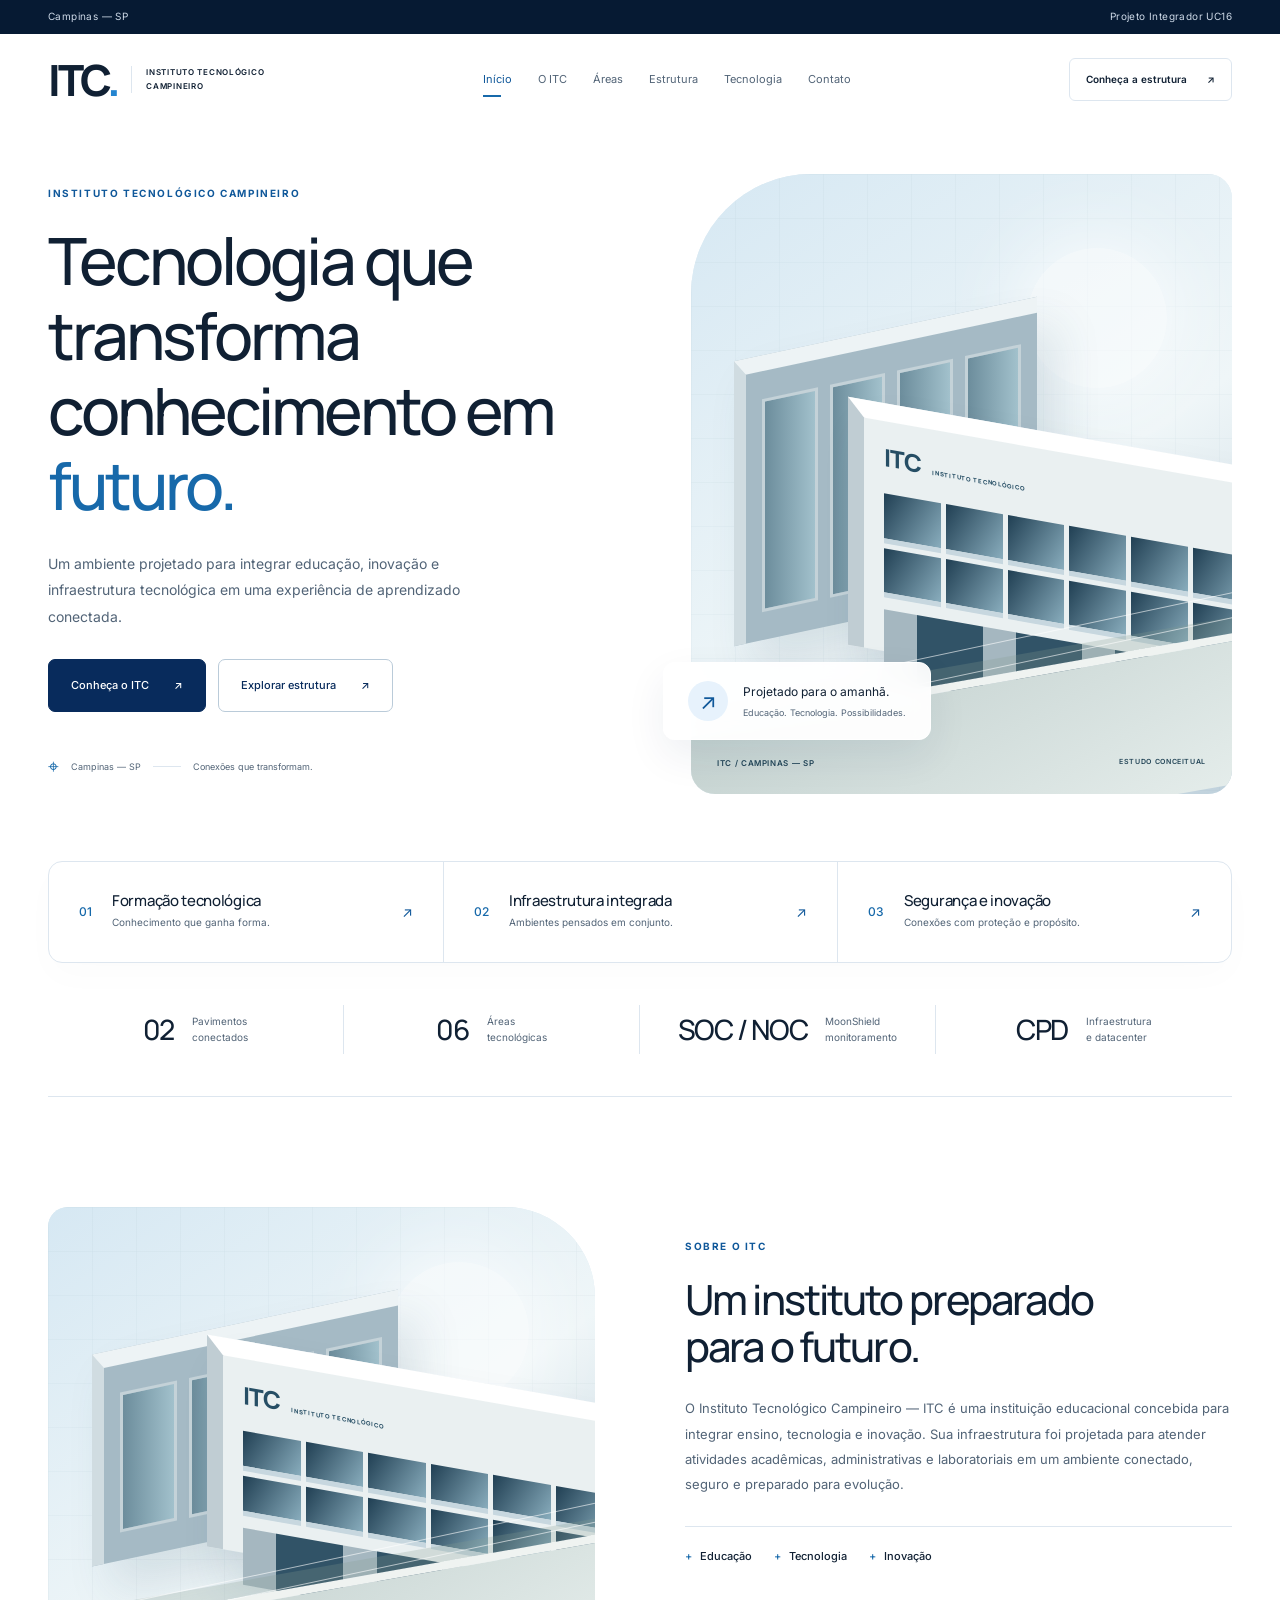
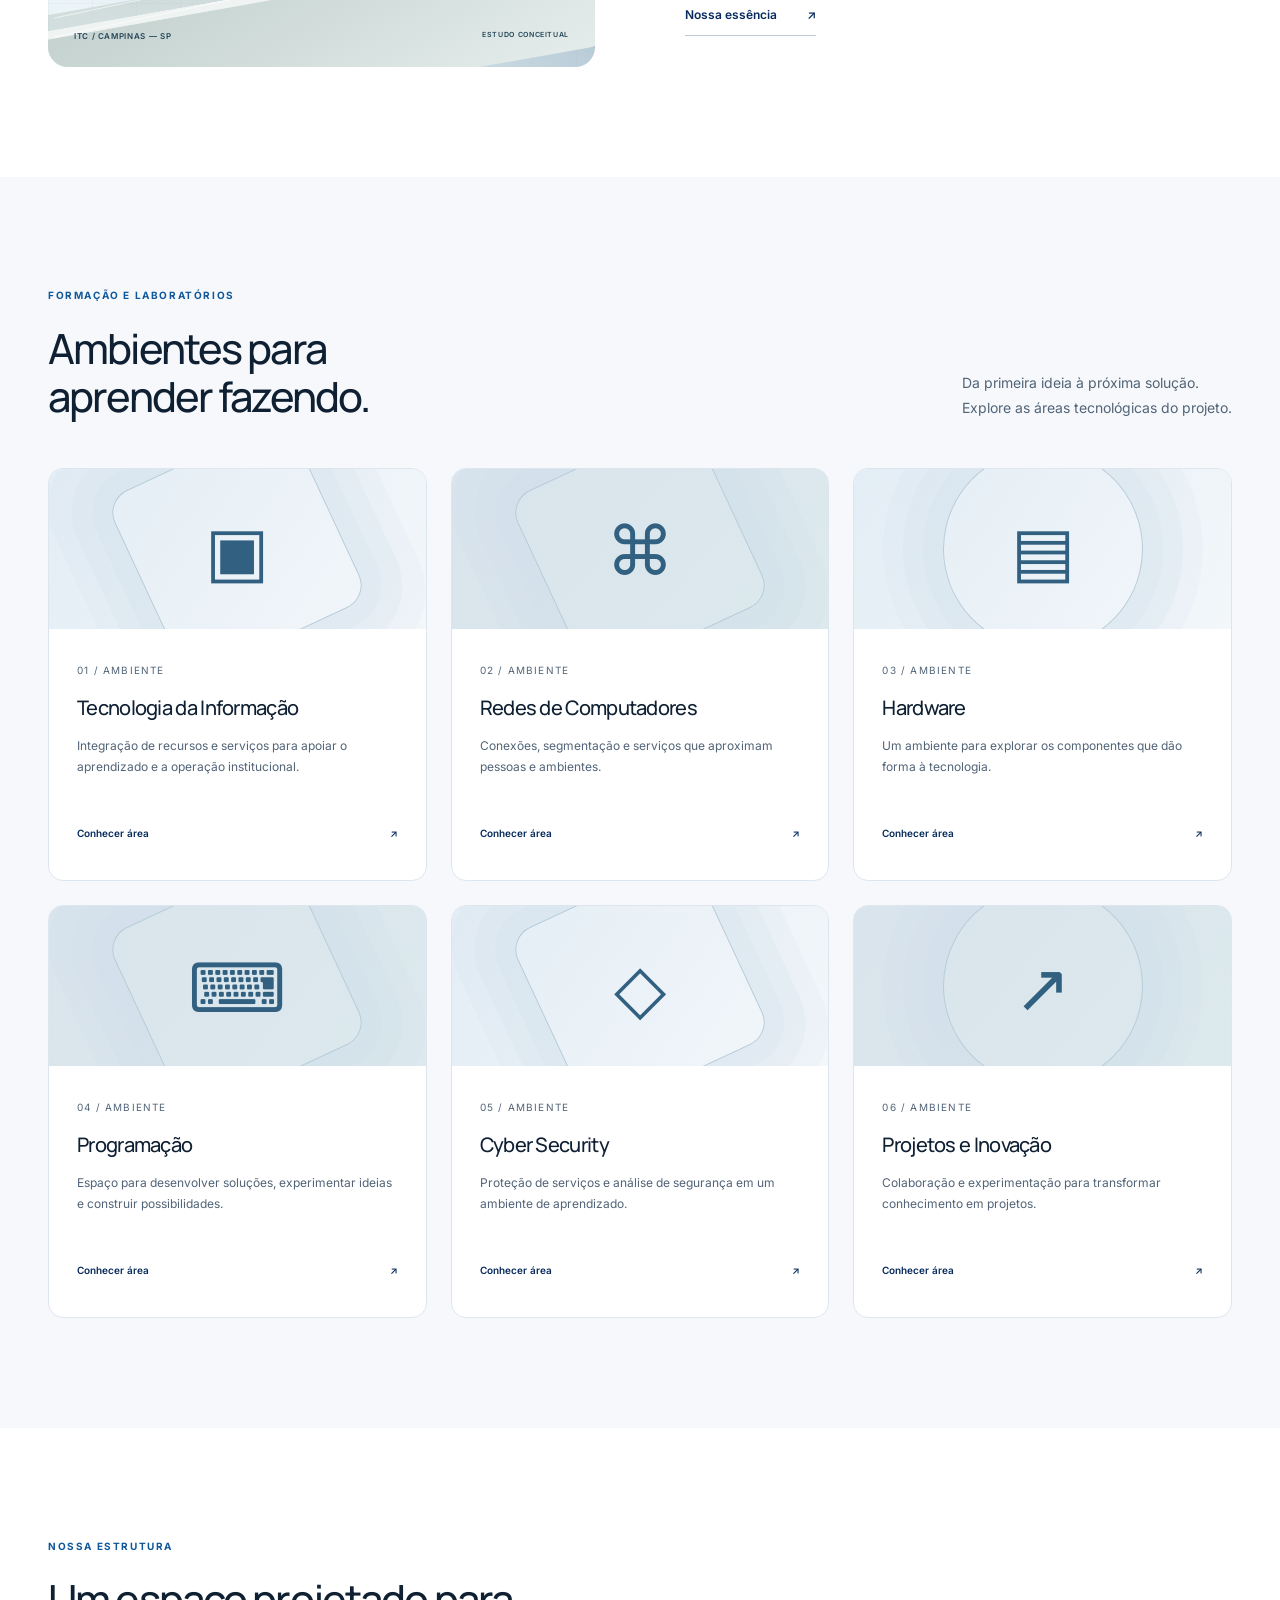
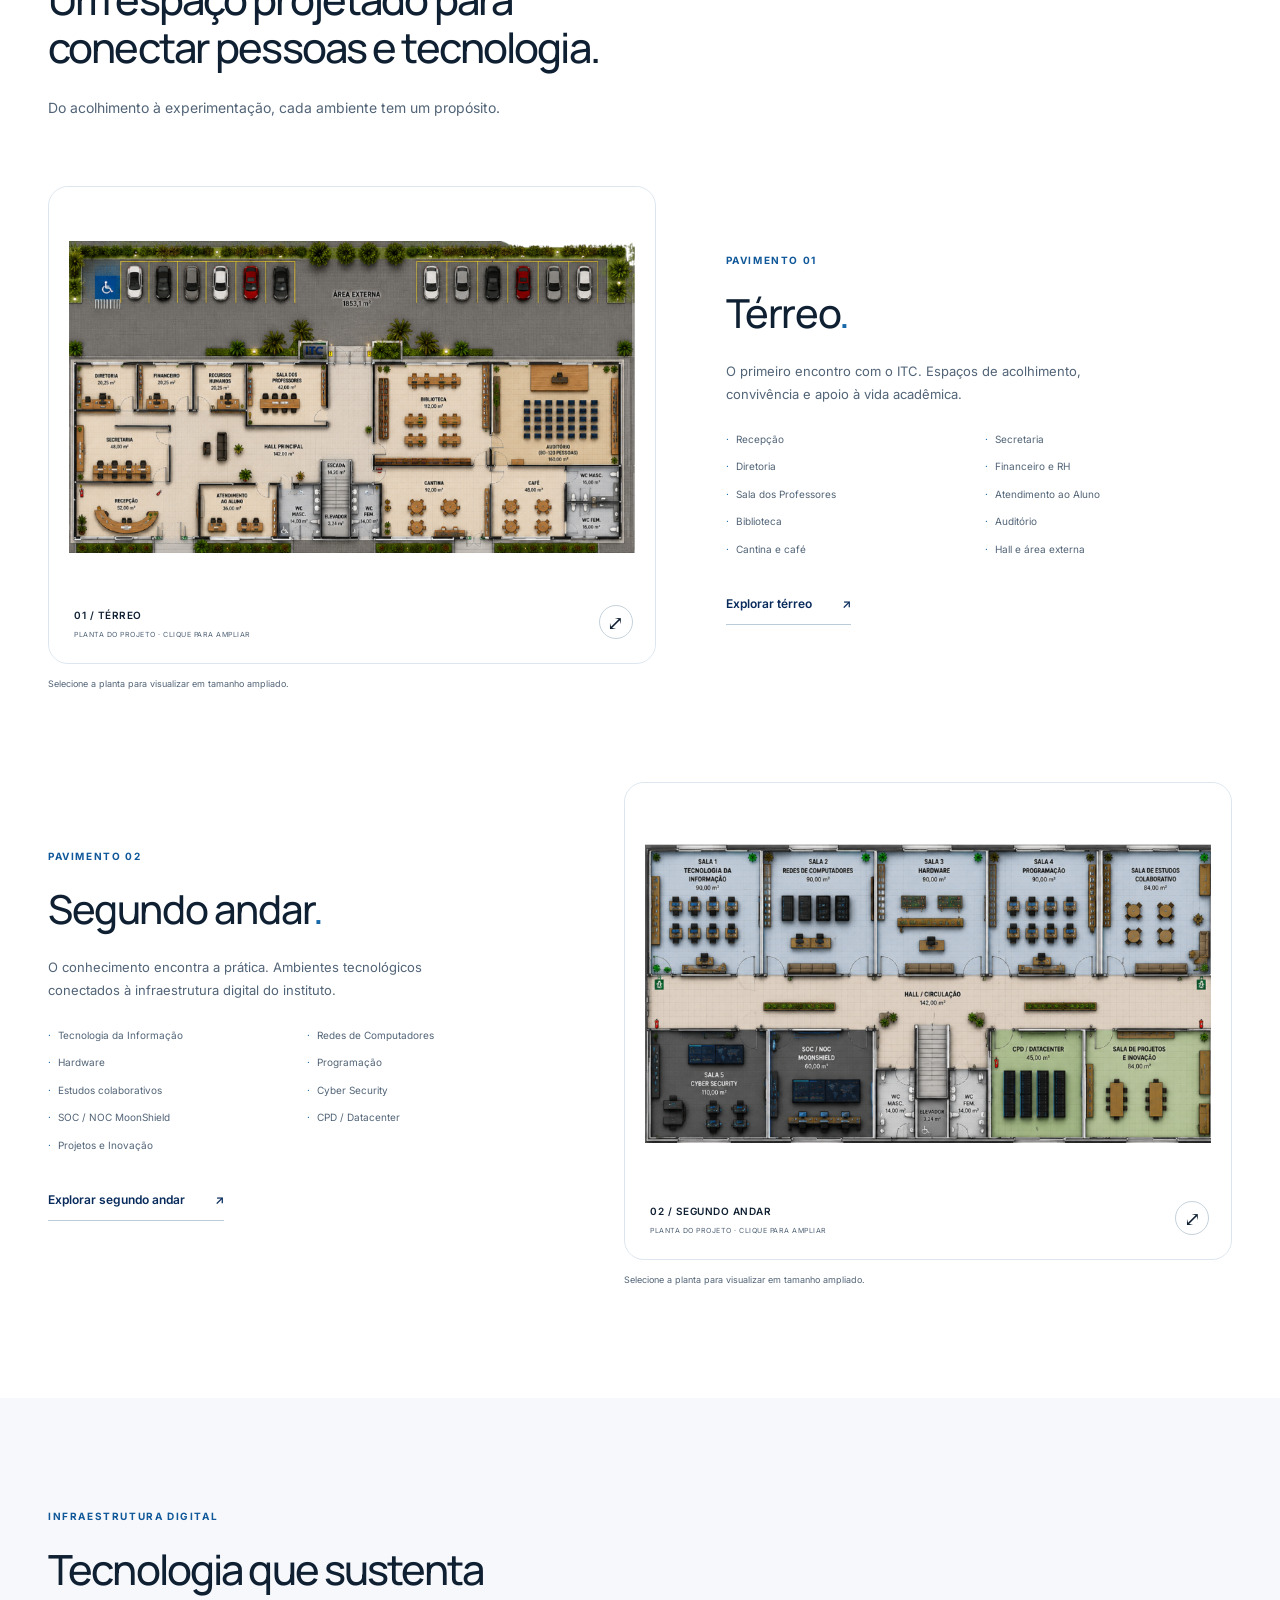
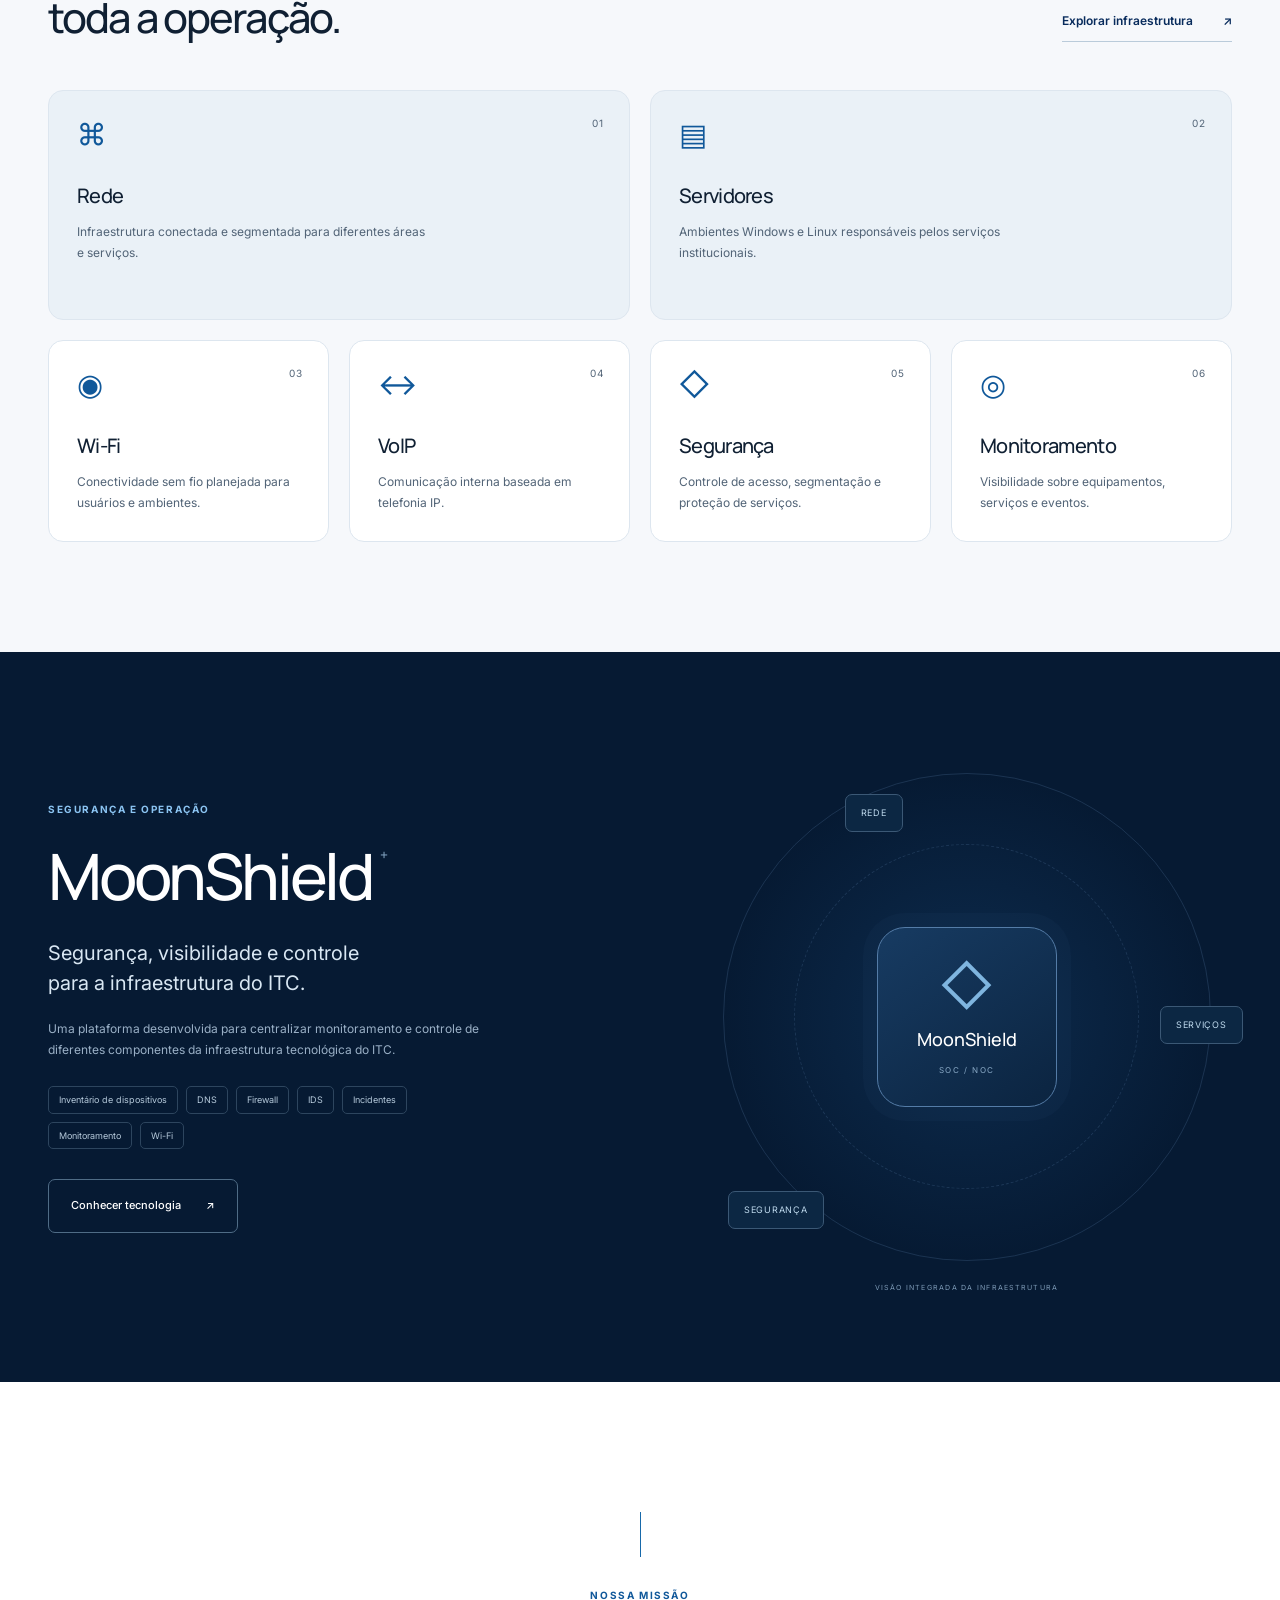
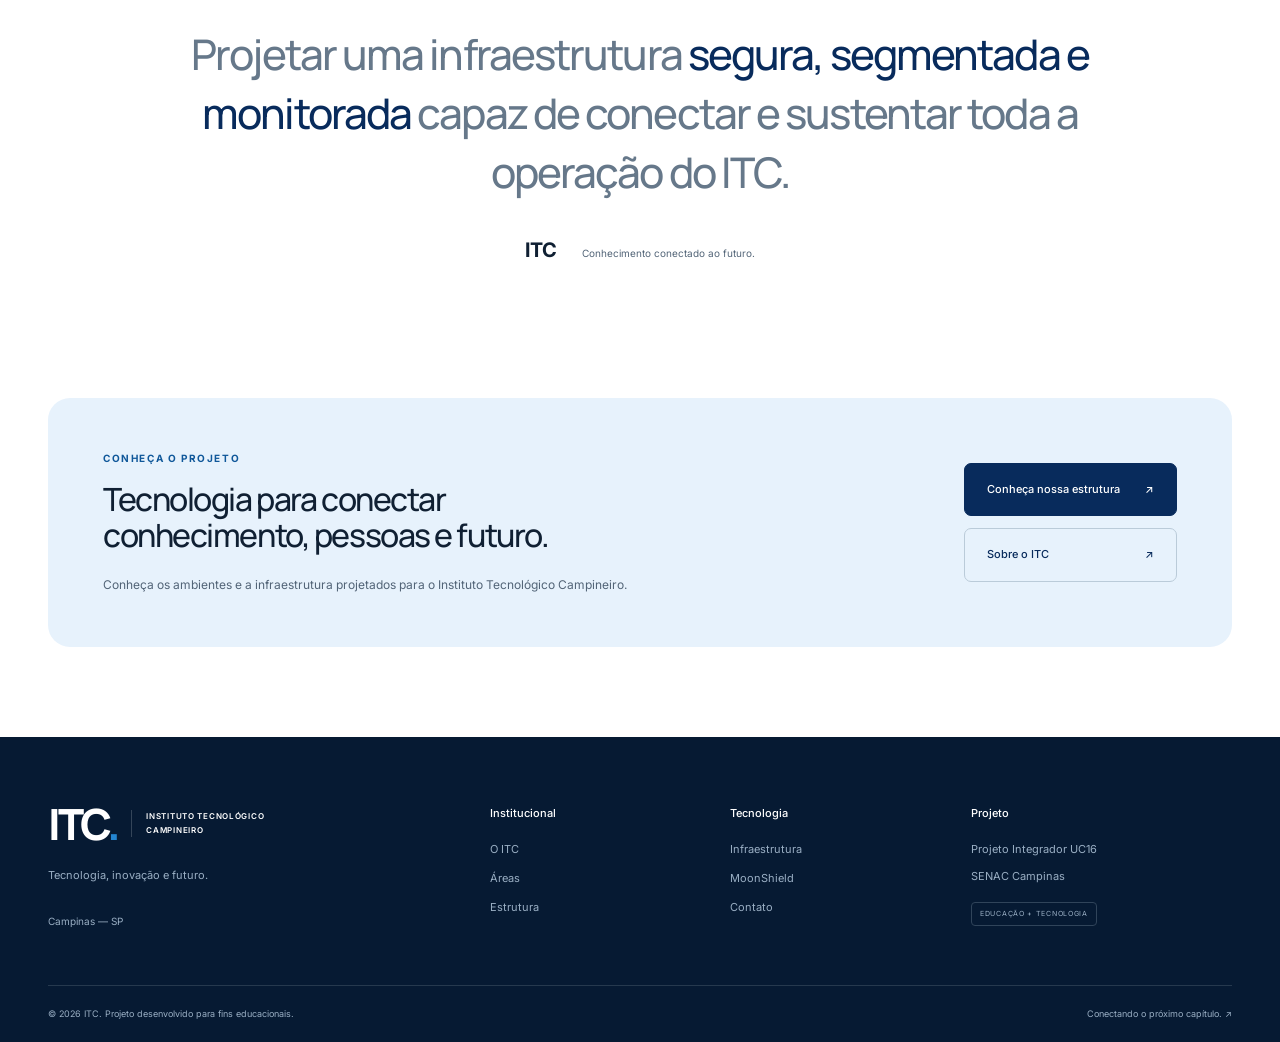
==== index.html @ f242e347 "feat: initial ITC institutional website" ====
<!DOCTYPE html>

<html lang="pt-BR">
<head>
<meta charset="UTF-8">
<meta name="viewport" content="width=device-width, initial-scale=1"><title>Tecnologia, inovação e futuro | ITC</title>
<meta name="description" content="Conheça o ITC: educação, inovação e infraestrutura tecnológica conectadas em Campinas — SP.">
<meta name="theme-color" content="#061A33">
<meta property="og:title" content="Tecnologia, inovação e futuro | Instituto Tecnológico Campineiro">
<meta property="og:description" content="Conheça o ITC: educação, inovação e infraestrutura tecnológica conectadas em Campinas — SP.">
<meta property="og:type" content="website">
<meta property="og:locale" content="pt_BR">
<link rel="icon" href="assets/icons/favicon.svg" type="image/svg+xml">
<link rel="preconnect" href="https://fonts.googleapis.com">
<link rel="preconnect" href="https://fonts.gstatic.com" crossorigin>
<link href="https://fonts.googleapis.com/css2?family=Inter:wght@400;500;600;700&family=Manrope:wght@400;500;600;700;800&display=swap" rel="stylesheet">
<link rel="stylesheet" href="assets/css/style.css">
<script src="assets/js/main.js" defer>
</script>
</head>
<body><a class="skip-link" href="#conteudo">Pular para o conteúdo</a>
<div class="utility">
<div class="container"><span>Campinas — SP</span><span>Projeto Integrador UC16</span>
</div>
</div>
<header class="site-header">
<div class="container header-inner"><a class="brand" href="index.html" aria-label="ITC — início"><span class="wordmark">ITC<span class="logo-dot">.</span></span><span class="brand-name">INSTITUTO TECNOLÓGICO<br>CAMPINEIRO</span></a><button class="menu-toggle" aria-expanded="false" aria-controls="main-nav" aria-label="Abrir menu"><span></span><span></span></button>
<nav id="main-nav" aria-label="Navegação principal"><a href="index.html" aria-current="page">Início</a><a href="sobre.html" >O ITC</a><a href="areas.html" >Áreas</a><a href="estrutura.html" >Estrutura</a><a href="tecnologia.html" >Tecnologia</a><a href="contato.html" >Contato</a>
</nav><a class="header-cta" href="estrutura.html">Conheça a estrutura <span aria-hidden="true">↗</span></a>
</div>
</header>
<main id="conteudo">
<section class="hero container">
<div class="hero-copy">
<p class="eyebrow">INSTITUTO TECNOLÓGICO CAMPINEIRO
</p>
<h1>Tecnologia que transforma conhecimento em <span class="blue">futuro.</span>
</h1>
<p>Um ambiente projetado para integrar educação, inovação e infraestrutura tecnológica em uma experiência de aprendizado conectada.
</p>
<div class="button-row"><a class="button " href="sobre.html">Conheça o ITC<span aria-hidden="true">↗</span></a><a class="button secondary" href="estrutura.html">Explorar estrutura<span aria-hidden="true">↗</span></a>
</div>
<div class="hero-location"><span aria-hidden="true">⌖</span> Campinas — SP <span class="hairline"></span> Conexões que transformam.
</div>
</div>
<div class="hero-composition"><!-- Adicione a imagem em assets/img/hero-campus.jpg -->

<div class="visual hero-visual" data-image="assets/img/hero-campus.jpg" data-alt="Representação do campus do ITC">
<div class="architecture" aria-hidden="true">
<div class="architecture-grid">
</div>
<div class="sun">
</div>
<div class="building building-back"><i></i><i></i><i></i><i></i>
</div>
<div class="building building-front">
<div class="building-sign">ITC <small>INSTITUTO TECNOLÓGICO</small>
</div>
<div class="windows"><i></i><i></i><i></i><i></i><i></i><i></i><i></i><i></i><i></i><i></i><i></i><i></i>
</div>
<div class="colonnade">
</div>
</div>
<div class="landscape">
</div>
<div class="arch-axis axis-one">
</div>
<div class="arch-axis axis-two">
</div>
</div><span class="visual-caption">ITC / CAMPINAS — SP <span>ESTUDO CONCEITUAL</span></span>
</div>
<div class="floating-note"><span class="note-icon" aria-hidden="true">↗</span>
<div>Projetado para o amanhã.<small>Educação. Tecnologia. Possibilidades.</small>
</div>
</div>
</div>
</section>
<section class="container highlight-cards" aria-label="Pilares do ITC"><a href="areas.html"><span class="feature-number">01</span>
<div>
<h2>Formação tecnológica
</h2>
<p>Conhecimento que ganha forma.
</p>
</div><span class="feature-arrow" aria-hidden="true">↗</span></a><a href="estrutura.html"><span class="feature-number">02</span>
<div>
<h2>Infraestrutura integrada
</h2>
<p>Ambientes pensados em conjunto.
</p>
</div><span class="feature-arrow" aria-hidden="true">↗</span></a><a href="tecnologia.html"><span class="feature-number">03</span>
<div>
<h2>Segurança e inovação
</h2>
<p>Conexões com proteção e propósito.
</p>
</div><span class="feature-arrow" aria-hidden="true">↗</span></a>
</section>
<div class="container facts">
<div><strong>02</strong><span>Pavimentos<br>conectados</span>
</div>
<div><strong>06</strong><span>Áreas<br>tecnológicas</span>
</div>
<div><strong>SOC / NOC</strong><span>MoonShield<br>monitoramento</span>
</div>
<div><strong>CPD</strong><span>Infraestrutura<br>e datacenter</span>
</div>
</div>
<section class="section container about-grid"><!-- Adicione a imagem em assets/img/campus-about.jpg -->

<div class="visual about-visual" data-image="assets/img/campus-about.jpg" data-alt="Representação do campus do ITC">
<div class="architecture" aria-hidden="true">
<div class="architecture-grid">
</div>
<div class="sun">
</div>
<div class="building building-back"><i></i><i></i><i></i><i></i>
</div>
<div class="building building-front">
<div class="building-sign">ITC <small>INSTITUTO TECNOLÓGICO</small>
</div>
<div class="windows"><i></i><i></i><i></i><i></i><i></i><i></i><i></i><i></i><i></i><i></i><i></i><i></i>
</div>
<div class="colonnade">
</div>
</div>
<div class="landscape">
</div>
<div class="arch-axis axis-one">
</div>
<div class="arch-axis axis-two">
</div>
</div><span class="visual-caption">ITC / CAMPINAS — SP <span>ESTUDO CONCEITUAL</span></span>
</div>
<div>
<div class="section-heading">
<p class="eyebrow">SOBRE O ITC
</p>
<h2>Um instituto preparado<br>para o futuro.
</h2>
</div>
<p>O Instituto Tecnológico Campineiro — ITC é uma instituição educacional concebida para integrar ensino, tecnologia e inovação. Sua infraestrutura foi projetada para atender atividades acadêmicas, administrativas e laboratoriais em um ambiente conectado, seguro e preparado para evolução.
</p>
<div class="pillars"><span>Educação</span><span>Tecnologia</span><span>Inovação</span>
</div><a class="text-link" href="sobre.html">Nossa essência <span aria-hidden="true">↗</span></a>
</div>
</section>
<section class="section soft-section">
<div class="container">
<div class="heading-row">
<div class="section-heading">
<p class="eyebrow">FORMAÇÃO E LABORATÓRIOS
</p>
<h2>Ambientes para<br>aprender fazendo.
</h2>
</div>
<p>Da primeira ideia à próxima solução.<br>Explore as áreas tecnológicas do projeto.
</p>
</div>
<div class="area-grid">
<article class="area-card" id="ti">
<div class="area-art" data-image="assets/img/lab-ti.jpg" data-alt="Ambiente de Tecnologia da Informação"><span aria-hidden="true">▣</span>
<div class="art-lines">
</div>
</div>
<div class="area-body"><span class="index">01 / AMBIENTE</span>
<h3>Tecnologia da Informação
</h3>
<p>Integração de recursos e serviços para apoiar o aprendizado e a operação institucional.
</p><a class="text-link" href="areas.html#ti">Conhecer área <span aria-hidden="true">↗</span></a>
</div>
</article>
<article class="area-card" id="redes">
<div class="area-art" data-image="assets/img/lab-redes.jpg" data-alt="Ambiente de Redes de Computadores"><span aria-hidden="true">⌘</span>
<div class="art-lines">
</div>
</div>
<div class="area-body"><span class="index">02 / AMBIENTE</span>
<h3>Redes de Computadores
</h3>
<p>Conexões, segmentação e serviços que aproximam pessoas e ambientes.
</p><a class="text-link" href="areas.html#redes">Conhecer área <span aria-hidden="true">↗</span></a>
</div>
</article>
<article class="area-card" id="hardware">
<div class="area-art" data-image="assets/img/lab-hardware.jpg" data-alt="Ambiente de Hardware"><span aria-hidden="true">▤</span>
<div class="art-lines">
</div>
</div>
<div class="area-body"><span class="index">03 / AMBIENTE</span>
<h3>Hardware
</h3>
<p>Um ambiente para explorar os componentes que dão forma à tecnologia.
</p><a class="text-link" href="areas.html#hardware">Conhecer área <span aria-hidden="true">↗</span></a>
</div>
</article>
<article class="area-card" id="programacao">
<div class="area-art" data-image="assets/img/lab-programacao.jpg" data-alt="Ambiente de Programação"><span aria-hidden="true">⌨</span>
<div class="art-lines">
</div>
</div>
<div class="area-body"><span class="index">04 / AMBIENTE</span>
<h3>Programação
</h3>
<p>Espaço para desenvolver soluções, experimentar ideias e construir possibilidades.
</p><a class="text-link" href="areas.html#programacao">Conhecer área <span aria-hidden="true">↗</span></a>
</div>
</article>
<article class="area-card" id="cyber">
<div class="area-art" data-image="assets/img/lab-cyber.jpg" data-alt="Ambiente de Cyber Security"><span aria-hidden="true">◇</span>
<div class="art-lines">
</div>
</div>
<div class="area-body"><span class="index">05 / AMBIENTE</span>
<h3>Cyber Security
</h3>
<p>Proteção de serviços e análise de segurança em um ambiente de aprendizado.
</p><a class="text-link" href="areas.html#cyber">Conhecer área <span aria-hidden="true">↗</span></a>
</div>
</article>
<article class="area-card" id="projetos">
<div class="area-art" data-image="assets/img/projetos.jpg" data-alt="Ambiente de Projetos e Inovação"><span aria-hidden="true">↗</span>
<div class="art-lines">
</div>
</div>
<div class="area-body"><span class="index">06 / AMBIENTE</span>
<h3>Projetos e Inovação
</h3>
<p>Colaboração e experimentação para transformar conhecimento em projetos.
</p><a class="text-link" href="areas.html#projetos">Conhecer área <span aria-hidden="true">↗</span></a>
</div>
</article>
</div>
</div>
</section>
<section class="section container">
<div class="section-heading">
<p class="eyebrow">NOSSA ESTRUTURA
</p>
<h2>Um espaço projetado para<br>conectar pessoas e tecnologia.
</h2>
<p>Do acolhimento à experimentação, cada ambiente tem um propósito.
</p>
</div>
<article class="floor-block " id="terreo">
<div class="plan-wrap"><!-- Adicione assets/img/planta-terreo.png ou .jpg --> <button class="plan-visual" type="button" data-plan="Térreo" data-image="assets/img/planta-terreo.png|assets/img/planta-terreo.jpg" data-alt="Planta do térreo">
<div class="plan-drawing" aria-hidden="true"><span class="room room-0">Recepção</span><span class="room room-1">Secretaria</span><span class="room room-2">Diretoria</span><span class="room room-3">Financeiro e RH</span><span class="room room-4">Sala dos Professores</span><span class="room room-5">Atendimento ao Aluno</span><span class="room room-6">Biblioteca</span><span class="room room-7">Auditório</span>
<div class="corridor">CIRCULAÇÃO
</div>
</div><span class="plan-label">01 / TÉRREO<span class="plan-kind">ESQUEMA CONCEITUAL · SEM ESCALA</span></span><span class="expand" aria-hidden="true">⤢</span></button>
<p class="plan-note">Representação esquemática dos ambientes. A planta do projeto será adicionada posteriormente.
</p>
</div>
<div class="floor-copy">
<p class="eyebrow">PAVIMENTO 01
</p>
<h3>Térreo<span>.</span>
</h3>
<p>O primeiro encontro com o ITC. Espaços de acolhimento, convivência e apoio à vida acadêmica.
</p>
<ul class="room-list">
<li>Recepção
</li>
<li>Secretaria
</li>
<li>Diretoria
</li>
<li>Financeiro e RH
</li>
<li>Sala dos Professores
</li>
<li>Atendimento ao Aluno
</li>
<li>Biblioteca
</li>
<li>Auditório
</li>
<li>Cantina e café
</li>
<li>Hall e área externa
</li>
</ul><button class="text-link" type="button" data-open-plan="terreo">Explorar térreo <span aria-hidden="true">↗</span></button>
</div>
</article>
<article class="floor-block reverse" id="segundo-andar">
<div class="plan-wrap"><!-- Adicione assets/img/planta-segundo-andar.png ou .jpg --> <button class="plan-visual" type="button" data-plan="Segundo andar" data-image="assets/img/planta-segundo-andar.png|assets/img/planta-segundo-andar.jpg" data-alt="Planta do segundo andar">
<div class="plan-drawing" aria-hidden="true"><span class="room room-0">Tecnologia da Informação</span><span class="room room-1">Redes de Computadores</span><span class="room room-2">Hardware</span><span class="room room-3">Programação</span><span class="room room-4">Estudos colaborativos</span><span class="room room-5">Cyber Security</span><span class="room room-6">SOC / NOC MoonShield</span><span class="room room-7">CPD / Datacenter</span>
<div class="corridor">CIRCULAÇÃO
</div>
</div><span class="plan-label">02 / SEGUNDO ANDAR<span class="plan-kind">ESQUEMA CONCEITUAL · SEM ESCALA</span></span><span class="expand" aria-hidden="true">⤢</span></button>
<p class="plan-note">Representação esquemática dos ambientes. A planta do projeto será adicionada posteriormente.
</p>
</div>
<div class="floor-copy">
<p class="eyebrow">PAVIMENTO 02
</p>
<h3>Segundo andar<span>.</span>
</h3>
<p>O conhecimento encontra a prática. Ambientes tecnológicos conectados à infraestrutura digital do instituto.
</p>
<ul class="room-list">
<li>Tecnologia da Informação
</li>
<li>Redes de Computadores
</li>
<li>Hardware
</li>
<li>Programação
</li>
<li>Estudos colaborativos
</li>
<li>Cyber Security
</li>
<li>SOC / NOC MoonShield
</li>
<li>CPD / Datacenter
</li>
<li>Projetos e Inovação
</li>
</ul><button class="text-link" type="button" data-open-plan="segundo-andar">Explorar segundo andar <span aria-hidden="true">↗</span></button>
</div>
</article>
</section>
<section class="section soft-section">
<div class="container">
<div class="heading-row">
<div class="section-heading">
<p class="eyebrow">INFRAESTRUTURA DIGITAL
</p>
<h2>Tecnologia que sustenta<br>toda a operação.
</h2>
</div><a class="text-link" href="tecnologia.html">Explorar infraestrutura <span aria-hidden="true">↗</span></a>
</div>
<div class="tech-grid">
<article class="tech-card"><span class="tech-icon" aria-hidden="true">⌘</span><span class="index">01</span>
<h3>Rede
</h3>
<p>Infraestrutura conectada e segmentada para diferentes áreas e serviços.
</p>
</article>
<article class="tech-card"><span class="tech-icon" aria-hidden="true">▤</span><span class="index">02</span>
<h3>Servidores
</h3>
<p>Ambientes Windows e Linux responsáveis pelos serviços institucionais.
</p>
</article>
<article class="tech-card"><span class="tech-icon" aria-hidden="true">◉</span><span class="index">03</span>
<h3>Wi-Fi
</h3>
<p>Conectividade sem fio planejada para usuários e ambientes.
</p>
</article>
<article class="tech-card"><span class="tech-icon" aria-hidden="true">↔</span><span class="index">04</span>
<h3>VoIP
</h3>
<p>Comunicação interna baseada em telefonia IP.
</p>
</article>
<article class="tech-card"><span class="tech-icon" aria-hidden="true">◇</span><span class="index">05</span>
<h3>Segurança
</h3>
<p>Controle de acesso, segmentação e proteção de serviços.
</p>
</article>
<article class="tech-card"><span class="tech-icon" aria-hidden="true">◎</span><span class="index">06</span>
<h3>Monitoramento
</h3>
<p>Visibilidade sobre equipamentos, serviços e eventos.
</p>
</article>
</div>
</div>
</section>
<section class="moon-section" id="moonshield">
<div class="container moon-grid">
<div>
<p class="eyebrow">SEGURANÇA E OPERAÇÃO
</p>
<h2>MoonShield<span>+</span>
</h2>
<p class="moon-subtitle">Segurança, visibilidade e controle<br>para a infraestrutura do ITC.
</p>
<p>Uma plataforma desenvolvida para centralizar monitoramento e controle de diferentes componentes da infraestrutura tecnológica do ITC.
</p>
<ul class="moon-tags">
<li>Inventário de dispositivos
</li>
<li>DNS
</li>
<li>Firewall
</li>
<li>IDS
</li>
<li>Incidentes
</li>
<li>Monitoramento
</li>
<li>Wi-Fi
</li>
</ul><a class="button secondary" href="tecnologia.html#arquitetura">Conhecer tecnologia<span aria-hidden="true">↗</span></a>
</div>
<div class="network-art" role="img" aria-label="Diagrama conceitual: MoonShield conecta rede, serviços e segurança">
<div class="orbit orbit-one">
</div>
<div class="orbit orbit-two">
</div>
<div class="network-core"><span>◇</span><strong>MoonShield</strong><small>SOC / NOC</small>
</div><span class="node node-one">REDE</span><span class="node node-two">SERVIÇOS</span><span class="node node-three">SEGURANÇA</span><span class="network-caption">VISÃO INTEGRADA DA INFRAESTRUTURA</span>
</div>
</div>
</section>
<section class="section container manifesto">
<p class="eyebrow">NOSSA MISSÃO
</p>
<h2>Projetar uma infraestrutura <span>segura, segmentada e monitorada</span> capaz de conectar e sustentar toda a operação do ITC.
</h2>
<div class="manifesto-sign">ITC <span>Conhecimento conectado ao futuro.</span>
</div>
</section>
<section class="container final-cta">
<div>
<p class="eyebrow">CONHEÇA O PROJETO
</p>
<h2>Tecnologia para conectar<br>conhecimento, pessoas e futuro.
</h2>
<p>Conheça os ambientes e a infraestrutura projetados para o Instituto Tecnológico Campineiro.
</p>
</div>
<div class="cta-buttons"><a class="button " href="estrutura.html">Conheça nossa estrutura<span aria-hidden="true">↗</span></a><a class="button secondary" href="sobre.html">Sobre o ITC<span aria-hidden="true">↗</span></a>
</div>
</section>
</main>
<footer class="site-footer">
<div class="container footer-grid">
<div><a class="brand" href="index.html" aria-label="ITC — início"><span class="wordmark">ITC<span class="logo-dot">.</span></span><span class="brand-name">INSTITUTO TECNOLÓGICO<br>CAMPINEIRO</span></a>
<p>Tecnologia, inovação e futuro.
</p><span class="footer-location">Campinas — SP</span>
</div>
<div>
<h2>Institucional
</h2><a href="sobre.html">O ITC</a><a href="areas.html">Áreas</a><a href="estrutura.html">Estrutura</a>
</div>
<div>
<h2>Tecnologia
</h2><a href="tecnologia.html">Infraestrutura</a><a href="tecnologia.html#moonshield">MoonShield</a><a href="contato.html">Contato</a>
</div>
<div>
<h2>Projeto
</h2>
<p>Projeto Integrador UC16
</p>
<p>SENAC Campinas
</p><span class="project-tag">EDUCAÇÃO + TECNOLOGIA</span>
</div>
</div>
<div class="container footer-bottom"><span>© 2026 ITC. Projeto desenvolvido para fins educacionais.</span><span>Conectando o próximo capítulo. ↗</span>
</div>
</footer>
<dialog class="lightbox" aria-labelledby="lightbox-title">
<div class="lightbox-bar">
<h2 id="lightbox-title">Planta
</h2><button class="lightbox-close" type="button" aria-label="Fechar planta">Fechar <span aria-hidden="true">×</span></button>
</div>
<div class="lightbox-content">
</div>
<p class="lightbox-hint">Pressione Esc ou clique fora para fechar.
</p>
</dialog>
</body>
</html>
---- assets/css/style.css ----
/* 01 RESET */
*,*::before,*::after{box-sizing:border-box}body,h1,h2,h3,p,ul,figure{margin:0}button,input,select,textarea{font:inherit}button,a{-webkit-tap-highlight-color:transparent}button{cursor:pointer}img{display:block;max-width:100%}a{color:inherit;text-decoration:none}ul{padding:0;list-style:none}
/* 02 VARIABLES */
:root{--navy-950:#061a33;--navy-900:#082b5c;--navy-800:#0a3970;--blue-700:#10589a;--blue-600:#1769aa;--blue-500:#2485d0;--blue-100:#e7f2fc;--white:#fff;--surface:#f6f8fb;--surface-2:#eef3f8;--border:#dde6ef;--text:#102033;--text-soft:#526477;--muted:#77879a;--radius:24px;--heading:Manrope,Arial,sans-serif}
/* 03 BASE */
html{scroll-behavior:smooth;scroll-padding-top:110px}body{font-family:Inter,Arial,sans-serif;color:var(--text);background:#fff;font-size:14px;line-height:1.75}::selection{background:#c7e3f7}p{color:var(--text-soft)}p+p{margin-top:18px}button{color:inherit}main{overflow:clip}section[id],article[id]{scroll-margin-top:120px}
/* 04 TYPOGRAPHY */
h1,h2,h3{font-family:var(--heading);font-weight:500;line-height:1.15;letter-spacing:-.045em}h1{font-size:clamp(44px,5.1vw,76px)}h2{font-size:clamp(32px,3.25vw,46px)}h3{font-size:22px;letter-spacing:-.035em}.eyebrow{font-size:10px;font-weight:700;letter-spacing:.16em;color:var(--blue-700);margin-bottom:22px;line-height:1.6}.blue{color:var(--blue-600)}.section-heading p:not(.eyebrow){margin-top:24px;max-width:550px}.index{font-size:10px;letter-spacing:.12em;color:var(--text-soft)}
/* 05 UTILITIES */
.container{width:min(1280px,calc(100% - 96px));margin-inline:auto}.section{padding-block:110px}.compact{padding-top:30px}.soft-section{background:var(--surface)}.heading-row{display:flex;justify-content:space-between;align-items:end;gap:40px;margin-bottom:48px}.heading-row>p{max-width:310px}.button-row{display:flex;flex-wrap:wrap;gap:12px}.text-link{display:inline-flex;align-items:center;gap:30px;font-size:12px;font-weight:600;color:var(--navy-900);background:none;border:0;padding:10px 0;border-bottom:1px solid #bacbda}.text-link span,.button span{transition:transform .25s}.text-link:hover span,.button:hover span{transform:translate(3px,-3px)}
/* 06 HEADER */
.utility{background:var(--navy-950);color:#cedae8;font-size:10px;letter-spacing:.04em}.utility .container{display:flex;justify-content:space-between;padding-block:8px}.site-header{position:sticky;top:0;z-index:20;background:rgba(255,255,255,.94);border-bottom:1px solid transparent;transition:box-shadow .25s,border-color .25s;backdrop-filter:blur(18px)}.site-header.scrolled{border-color:var(--border);box-shadow:0 5px 20px #061a3308}.header-inner{height:92px;display:flex;align-items:center;justify-content:space-between;gap:25px}.brand{display:inline-flex;align-items:center;gap:14px;flex-shrink:0}.wordmark{font-family:var(--heading);font-size:43px;font-weight:800;letter-spacing:-.08em;line-height:1}.logo-dot{color:var(--blue-500)}.brand-name{font-size:8px;line-height:1.7;font-weight:600;letter-spacing:.09em;border-left:1px solid var(--border);padding-left:14px}.site-header nav{display:flex;gap:26px;align-items:center}.site-header nav a{font-size:11px;color:var(--text-soft);padding-block:12px;position:relative}.site-header nav a:hover,.site-header nav a[aria-current]{color:var(--blue-700)}.site-header nav a[aria-current]::after{content:'';position:absolute;bottom:4px;left:0;width:18px;height:2px;background:var(--blue-600)}.header-cta{font-size:10px;font-weight:600;border:1px solid var(--border);padding:12px 16px;border-radius:6px;display:flex;gap:20px}.menu-toggle{display:none}
/* 07 HERO / ARCHITECTURAL CSS FALLBACK */
.hero{display:grid;grid-template-columns:1.1fr 1fr;gap:48px;align-items:center;padding-block:38px 85px}.hero-copy{padding-block:20px}.hero-copy h1{max-width:680px}.hero-copy>p:not(.eyebrow){max-width:430px;margin:28px 0;font-size:14px;line-height:1.9}.hero-location{display:flex;align-items:center;gap:12px;font-size:9px;color:var(--text-soft);margin-top:38px}.hero-location>span:first-child{font-size:19px;color:var(--blue-600)}.hairline{height:1px;width:28px;background:var(--border)}.hero-composition{position:relative;min-width:0}.visual{position:relative;isolation:isolate;overflow:hidden;border-radius:var(--radius);background:#dfebf2;min-height:400px}.hero-visual{height:620px;border-radius:120px 24px 24px 24px}.architecture{position:absolute;inset:0;overflow:hidden;background:linear-gradient(145deg,#d6e8f3 0%,#eff6f8 58%,#bfd1dc 100%)}.architecture-grid{position:absolute;inset:0;opacity:.35;background-image:linear-gradient(#8faeb72e 1px,transparent 1px),linear-gradient(90deg,#8faeb72e 1px,transparent 1px);background-size:44px 44px}.sun{position:absolute;right:12%;top:12%;width:140px;height:140px;border-radius:50%;background:#ffffff8a;box-shadow:0 0 90px #fff}.building{position:absolute;box-shadow:20px 30px 45px #294d6820}.building-back{width:56%;height:46%;left:8%;top:25%;background:#a5bac5;transform:skewY(-12deg);border-top:16px solid #edf3f5;border-left:12px solid #d0dce1;display:flex;gap:12px;padding:28px 16px}.building-back i{flex:1;background:linear-gradient(90deg,#6c8d9c,#a2c1cc);border:3px solid #c4d2d8}.building-front{width:78%;height:40%;right:-7%;top:42%;background:#eaf0f1;transform:skewY(10deg);border-top:18px solid #fff;border-left:16px solid #c0cdd3;padding:15px 20px}.building-sign{font-family:var(--heading);font-size:24px;font-weight:800;letter-spacing:-.05em;color:#264e65}.building-sign small{font-size:6px;letter-spacing:.12em;margin-left:8px}.windows{display:grid;grid-template-columns:repeat(6,1fr);gap:5px;height:52%;margin-top:15px}.windows i{background:linear-gradient(120deg,#203f53,#89adbd);border-bottom:5px solid #c7d7df}.colonnade{height:35%;margin-top:12px;background:repeating-linear-gradient(90deg,#a5b7c0 0 9%,#315367 9% 27%)}.landscape{position:absolute;bottom:-6%;left:-10%;width:120%;height:24%;background:linear-gradient(160deg,#c2d0ce,#e6eeec);transform:rotate(-10deg);border-top:8px solid #eff3f1;box-shadow:0 -16px 0 #839d9040}.arch-axis{position:absolute;bottom:20%;width:110%;height:1px;background:#fff9;transform:rotate(-12deg)}.axis-two{bottom:24%}.visual-caption{position:absolute;bottom:24px;left:26px;right:26px;display:flex;justify-content:space-between;gap:10px;font-size:8px;font-weight:600;letter-spacing:.08em;color:#234557;z-index:2}.visual-caption span{font-size:7px}.floating-note{position:absolute;left:-28px;bottom:54px;background:#fffffff2;border:1px solid #fff;box-shadow:0 16px 40px #082b5c12;backdrop-filter:blur(10px);border-radius:12px;padding:18px 24px;display:flex;gap:15px;align-items:center;font-size:12px}.note-icon{background:var(--blue-100);color:var(--blue-700);border-radius:50%;width:40px;height:40px;display:grid;place-items:center;font-size:22px}.floating-note small{display:block;font-size:9px;color:var(--text-soft);margin-top:3px}.asset-image{position:absolute;inset:0;width:100%;height:100%;object-fit:cover;z-index:1}.visual.has-image .visual-caption{background:#ffffffe6;padding:8px;border-radius:4px}.has-image>.architecture,.has-image>.plan-drawing,.has-image>.art-lines,.has-image>span:not(.expand):not(.plan-label):not(.visual-caption){visibility:hidden}
/* 08 BUTTONS */
.button{display:inline-flex;justify-content:space-between;align-items:center;gap:25px;border-radius:7px;background:var(--navy-900);color:white;padding:16px 22px;font-size:11px;font-weight:500;border:1px solid var(--navy-900);transition:background .25s,transform .25s}.button:hover{background:var(--blue-700);transform:translateY(-2px)}.button.secondary{background:transparent;color:var(--navy-900);border-color:#bacbd9}.button.secondary:hover{background:var(--blue-100)}
/* 09 CARDS */
.highlight-cards{display:grid;grid-template-columns:repeat(3,1fr);position:relative;z-index:2;margin-top:-27px;background:white;border:1px solid var(--border);border-radius:14px;box-shadow:0 14px 35px #061a3304}.highlight-cards>a{display:flex;align-items:center;gap:20px;padding:30px;transition:background .25s}.highlight-cards>a+ a{border-left:1px solid var(--border)}.highlight-cards>a:hover{background:var(--surface)}.feature-number{font-size:12px;color:var(--blue-600);font-weight:500}.highlight-cards h2{font-size:15px;letter-spacing:-.02em;margin-bottom:5px}.highlight-cards p{font-size:10px}.feature-arrow{margin-left:auto;color:var(--blue-700)}.area-grid{display:grid;grid-template-columns:repeat(3,1fr);gap:24px}.area-card{border:1px solid var(--border);border-radius:15px;overflow:hidden;background:white;transition:transform .25s,border-color .25s}.area-card:hover{transform:translateY(-4px);border-color:#91b4d1}.area-art{position:relative;isolation:isolate;height:160px;background:linear-gradient(125deg,#e3edf5,#f3f7fa);overflow:hidden;display:grid;place-items:center}.area-art>span{font-family:var(--heading);color:#326080;font-size:68px;line-height:1;font-weight:400;z-index:1}.art-lines{position:absolute;width:200px;height:200px;border:1px solid #b7ccd9;transform:rotate(-25deg);border-radius:25px;box-shadow:0 0 0 20px #c8d9e32b,0 0 0 40px #c8d9e330,0 0 0 60px #c8d9e320}.area-card:nth-child(2n) .area-art{background:linear-gradient(130deg,#d9e4ec,#dce9ed)}.area-card:nth-child(3n) .art-lines{transform:rotate(35deg);border-radius:50%}.area-body{padding:28px}.area-body h3{margin-top:14px;font-size:20px}.area-body p{font-size:12px;margin:16px 0;min-height:64px}.area-body .text-link{font-size:10px;display:flex;justify-content:space-between;border:0}
/* 10 HOME SECTIONS */
.facts{display:grid;grid-template-columns:repeat(4,1fr);padding-block:42px;border-bottom:1px solid var(--border)}.facts>div{display:flex;gap:18px;align-items:center;justify-content:center;border-right:1px solid var(--border)}.facts>div:last-child{border:0}.facts strong{font-family:var(--heading);font-size:28px;font-weight:500;letter-spacing:-.05em}.facts span{font-size:10px;line-height:1.6;color:var(--text-soft)}.about-grid{display:grid;grid-template-columns:1fr 1fr;gap:90px;align-items:center}.about-grid .section-heading{margin-bottom:25px}.about-grid>div>p{font-size:13px;line-height:1.95}.about-visual{height:460px;border-radius:20px 90px 20px 20px}.about-visual .building-front{top:36%;height:46%}.pillars{display:flex;gap:22px;border-top:1px solid var(--border);padding-top:20px;margin:28px 0;font-size:11px;font-weight:500}.pillars span::before{content:'+';color:var(--blue-600);margin-right:8px}.tech-grid{display:grid;grid-template-columns:repeat(4,1fr);gap:20px}.tech-card{background:white;border:1px solid var(--border);border-radius:15px;padding:28px;position:relative}.tech-card:nth-child(-n+2){grid-column:span 2;min-height:230px;background:#eaf1f7}.tech-icon{display:block;color:var(--blue-700);font-size:30px;line-height:1;margin-bottom:35px}.tech-card .index{position:absolute;right:25px;top:24px}.tech-card h3{font-size:20px;margin-bottom:14px}.tech-card p{font-size:12px;max-width:350px}.manifesto{max-width:1000px;text-align:center;padding-block:130px}.manifesto .eyebrow::before{content:'';display:block;width:1px;height:45px;background:var(--blue-600);margin:0 auto 30px}.manifesto h2{font-size:clamp(30px,3.3vw,46px);line-height:1.4;color:#66788a}.manifesto h2 span{color:var(--navy-900)}.manifesto-sign{margin-top:30px;font-size:20px;font-weight:700}.manifesto-sign span{font-size:10px;font-weight:400;color:var(--text-soft);margin-left:20px}.final-cta{background:var(--blue-100);padding:52px 55px;border-radius:22px;display:flex;justify-content:space-between;gap:40px;align-items:center;margin-bottom:90px}.final-cta h2{font-size:32px}.final-cta p:not(.eyebrow){font-size:12px;max-width:540px;margin-top:20px}.final-cta .eyebrow{margin-bottom:15px}.cta-buttons{display:flex;flex-direction:column;gap:12px;flex-shrink:0}
/* 11 STRUCTURE */
.floor-block{display:grid;grid-template-columns:1.2fr 1fr;gap:70px;align-items:center;margin-top:65px}.floor-block.reverse{grid-template-columns:1fr 1.2fr;margin-top:90px}.floor-block.reverse .plan-wrap{order:2}.plan-visual{position:relative;display:block;width:100%;aspect-ratio:1.27;background:#f0f4f6;border:1px solid var(--border);border-radius:20px;padding:45px 35px 80px;overflow:hidden;isolation:isolate;text-align:left;background-image:linear-gradient(#b4c7d21a 1px,transparent 1px),linear-gradient(90deg,#b4c7d21a 1px,transparent 1px);background-size:20px 20px}.plan-drawing{height:100%;min-height:220px;display:grid;grid-template-columns:repeat(4,1fr);grid-template-rows:1fr 32px 1fr;border:3px solid #6e8798;gap:4px;transform:rotate(-3deg);padding:6px;background:#fff9;box-shadow:10px 14px 0 #b7c7ce29}.room{display:grid;place-items:center;text-align:center;border:2px solid #92a9b8;color:#465d6b;font-size:8px;line-height:1.3;padding:5px;background:#e6eef2}.room:nth-child(n+5){grid-row:3}.corridor{grid-row:2;grid-column:1/-1;font-size:6px;letter-spacing:.2em;align-self:center;text-align:center;color:var(--text-soft)}.plan-label{position:absolute;bottom:22px;left:25px;z-index:2;font-size:10px;font-weight:600;letter-spacing:.05em}.plan-kind{display:block;font-size:7px;font-weight:400;margin-top:4px;color:var(--text-soft)}.expand{position:absolute;right:22px;bottom:24px;border:1px solid #c5d2dc;background:#fff;border-radius:50%;width:34px;height:34px;display:grid;place-items:center;font-size:20px;z-index:2}.plan-visual:hover .expand{background:var(--navy-900);color:white}.plan-note{font-size:9px;margin-top:12px;max-width:470px}.plan-visual .asset-image{object-fit:contain;padding:20px 20px 75px;background:white}.floor-copy h3{font-size:40px;margin-bottom:24px}.floor-copy h3>span{color:var(--blue-600)}.floor-copy>p:not(.eyebrow){font-size:13px;max-width:380px}.room-list{display:grid;grid-template-columns:1fr 1fr;gap:10px 12px;margin:25px 0;font-size:10px;color:var(--text-soft)}.room-list li::before{content:'·';color:var(--blue-600);margin-right:7px}.floor-nav{display:flex;gap:24px;font-size:12px}.floor-nav a{border-bottom:1px solid var(--border);padding:10px 0}.structure-page{padding-bottom:100px}
/* 12 MOONSHIELD */
.moon-section{background:var(--navy-950);color:#fff;padding:100px 0;overflow:hidden}.moon-grid{display:grid;grid-template-columns:1.1fr 1fr;gap:70px;align-items:center}.moon-section .eyebrow{color:#8bc4f2}.moon-section h2{font-size:64px;letter-spacing:-.05em}.moon-section h2>span{font-size:14px;vertical-align:top;display:inline-block;margin:8px 0 0 8px;color:#81a2bf}.moon-subtitle{font-size:20px;line-height:1.5;color:#d9e7f3;margin:25px 0 20px}.moon-section p:not(.eyebrow):not(.moon-subtitle){font-size:12px;color:#9ab0c6;max-width:440px}.moon-tags{display:flex;flex-wrap:wrap;gap:8px;margin:26px 0 30px;max-width:450px}.moon-tags li{font-size:9px;border:1px solid #2d455e;border-radius:5px;padding:5px 10px;color:#b5c9da}.moon-section .button{color:white;border-color:#4f6c86}.moon-section .button:hover{background:#123452}.network-art{position:relative;aspect-ratio:1;display:grid;place-items:center;background:radial-gradient(ellipse,#17477766,transparent 65%)}.orbit{position:absolute;border:1px solid #45668c55;border-radius:50%;width:92%;height:92%}.orbit-two{width:65%;height:65%;border-style:dashed}.network-core{border:1px solid #547ca7;border-radius:28px;width:180px;height:180px;display:flex;flex-direction:column;align-items:center;justify-content:center;background:linear-gradient(145deg,#173b62,#0b2440);box-shadow:0 0 0 14px #45668c10}.network-core>span{font-size:52px;color:#7fb5df;line-height:1.1}.network-core strong{font-family:var(--heading);font-size:18px;font-weight:500;margin-top:10px}.network-core small{font-size:8px;color:#89a9c6;letter-spacing:.2em;margin-top:8px}.node{position:absolute;padding:10px 15px;border:1px solid #3b5875;background:#0c2743;color:#bed9ed;border-radius:7px;font-size:9px;letter-spacing:.08em}.node-one{top:8%;left:27%}.node-two{right:-2%;top:48%}.node-three{bottom:10%;left:5%}.network-caption{position:absolute;bottom:-12px;font-size:7px;color:#7d9ab6;letter-spacing:.18em}
/* 13 INTERNAL PAGES */
.internal-hero{padding-block:40px 65px;border-bottom:1px solid var(--border);margin-bottom:40px}.breadcrumb{font-size:10px;color:var(--text-soft);display:block;margin-bottom:35px}.breadcrumb span{margin-left:14px;color:#9caebd}.internal-hero h1{font-size:clamp(43px,5vw,68px)}.internal-hero>p:last-child{font-size:16px;max-width:650px;margin-top:25px}.internal-hero .eyebrow{margin-bottom:16px}.mission-grid{display:grid;grid-template-columns:1fr 1fr;gap:25px}.mission-grid article{padding:45px;background:var(--surface);border-radius:20px}.mission-grid h2{font-size:30px;margin-bottom:20px}.mission-grid p:not(.eyebrow){font-size:13px}.context-note{font-size:11px!important;border-left:2px solid #a6c5dd;padding-left:15px;margin-top:30px!important}.pillar-section{padding-block:75px}.pillar-words{display:flex;justify-content:space-between;gap:20px;flex-wrap:wrap;font-family:var(--heading);font-size:24px;letter-spacing:-.04em}.system-diagram{margin:40px auto 0;max-width:850px;display:flex;flex-direction:column;align-items:center;gap:12px}.system-diagram>span,.system-diagram>strong,.system-diagram>div>span{padding:14px 35px;background:var(--surface);border:1px solid var(--border);border-radius:8px;font-weight:400;font-size:13px}.system-diagram>strong{background:var(--navy-900);color:white}.system-diagram>b{color:var(--blue-600);font-weight:400}.system-diagram>div{display:flex;gap:14px;flex-wrap:wrap;justify-content:center}.contact-grid{display:grid;grid-template-columns:1fr 1.1fr;gap:90px}.contact-details{margin-top:35px}.contact-details dt{font-size:10px;text-transform:uppercase;letter-spacing:.1em;color:var(--text-soft);margin-top:22px}.contact-details dd{margin:5px 0 0;font-size:15px}form{padding:36px;border:1px solid var(--border);background:var(--surface);border-radius:20px}.form-heading{display:flex;flex-wrap:wrap;align-items:center;gap:14px;justify-content:space-between}.form-heading h2{font-size:24px}.form-heading span{font-size:8px;letter-spacing:.1em;color:var(--blue-700);background:var(--blue-100);border-radius:4px;padding:5px 8px}form>p{font-size:11px;margin-top:15px}form label{display:block;font-size:11px;font-weight:500;margin:20px 0 7px}input,select,textarea{display:block;width:100%;border:1px solid #c8d6e1;border-radius:6px;background:white;padding:12px 14px;color:var(--text);font-size:12px}textarea{resize:vertical}form>.button{margin-top:24px}#form-feedback:empty{display:none}.toast{position:fixed;bottom:24px;left:50%;transform:translate(-50%,20px);width:max-content;max-width:calc(100% - 32px);padding:18px 25px;background:var(--navy-950);color:#fff;border-radius:10px;z-index:60;font-size:12px;opacity:0;visibility:hidden;transition:opacity .25s,transform .25s}.toast.visible{opacity:1;visibility:visible;transform:translate(-50%,0)}.not-found{padding-block:70px 110px;text-align:center}.error-number{font-family:var(--heading);font-size:clamp(120px,20vw,240px);line-height:1.1;color:#d8e7f3;font-weight:700;letter-spacing:-.08em}.not-found h1{font-size:40px}.not-found p{margin:25px 0}.not-found .button{margin-top:10px}
/* 14 LIGHTBOX */
.lightbox{border:1px solid #cedce7;border-radius:18px;width:min(1100px,92vw);max-height:92dvh;padding:25px;background:var(--surface);color:var(--text);overflow:auto}.lightbox::backdrop{background:#021022d9;backdrop-filter:blur(7px)}.lightbox-bar{display:flex;justify-content:space-between;align-items:center;gap:20px;margin-bottom:20px}.lightbox-bar h2{font-size:24px}.lightbox-close{border:1px solid var(--border);border-radius:6px;padding:8px 14px;background:white;font-size:12px}.lightbox-close span{margin-left:18px;font-size:20px}.lightbox-content{height:min(65vh,670px);display:grid;place-items:center;background:#e8eff4;border-radius:10px;padding:30px;overflow:auto}.lightbox-content>img{width:100%;height:100%;object-fit:contain}.lightbox-content .plan-drawing{width:100%;height:100%;max-width:850px;transform:none}.lightbox-content .room{font-size:clamp(8px,1.3vw,16px)}.lightbox-hint{font-size:10px;margin-top:15px;text-align:center}body.modal-open{overflow:hidden}
/* 15 FOOTER */
.site-footer{background:var(--navy-950);color:white;padding:65px 0 0}.footer-grid{display:grid;grid-template-columns:2fr 1fr 1fr 1.3fr;gap:40px;padding-bottom:55px}.site-footer .brand-name{border-color:#ffffff30}.site-footer p{color:#9aafc4;font-size:11px;margin-top:18px}.site-footer .footer-location{display:block;color:#9aafc4;font-size:10px;margin-top:28px}.footer-grid h2{font-family:Inter,Arial,sans-serif;font-size:11px;font-weight:500;letter-spacing:0;margin:5px 0 20px}.footer-grid>div>a:not(.brand){display:block;font-size:11px;color:#9aafc4;margin-bottom:10px}.footer-grid a:hover{color:#fff}.footer-grid>div:last-child p{margin-top:8px}.project-tag{display:inline-block;font-size:7px;letter-spacing:.1em;border:1px solid #30445a;border-radius:4px;padding:5px 8px;margin-top:16px;color:#9aafc4}.footer-bottom{border-top:1px solid #26394e;padding-block:20px;display:flex;justify-content:space-between;gap:20px;font-size:9px;color:#9aafc4}
/* 16 ANIMATIONS */
.reveal-pending{opacity:0;transform:translateY(16px);transition:opacity .5s,transform .5s}.reveal-pending.revealed{opacity:1;transform:none}
/* 17 RESPONSIVE */
@media(min-width:1500px){.hero{gap:70px}.hero h1{font-size:76px}}
@media(max-width:1150px){.container{width:calc(100% - 64px)}.header-cta{display:none}.hero{gap:30px}.hero-visual{height:560px}.hero-copy h1{font-size:58px}.highlight-cards>a{padding:24px 18px;gap:12px}.highlight-cards h2{font-size:13px}.highlight-cards p{font-size:9px}.about-grid,.floor-block,.floor-block.reverse,.moon-grid,.contact-grid{gap:45px}.moon-section h2{font-size:54px}.tech-card{padding:23px}.plan-visual{padding:35px 20px 75px}.floor-copy h3{font-size:36px}.area-body{padding:23px}}
@media(max-width:900px){.header-inner{height:80px}.site-header nav{gap:18px}.brand-name{font-size:7px}.hero{gap:25px;padding-top:25px}.hero-copy h1{font-size:48px}.hero-copy>p:not(.eyebrow){font-size:12px}.hero-visual{height:530px;border-top-left-radius:80px}.hero .button{padding:13px 15px;font-size:10px;gap:15px}.floating-note{left:-12px;padding:14px;font-size:10px}.floating-note small{font-size:8px}.hero-location{font-size:8px;flex-wrap:wrap}.highlight-cards>a{align-items:start}.feature-arrow{display:none}.facts strong{font-size:22px}.facts span{font-size:9px}.facts>div{gap:12px}.section{padding-block:80px}.compact{padding-top:20px}.about-grid{gap:35px}.about-visual{height:410px}.area-grid{grid-template-columns:repeat(2,1fr)}.tech-grid{grid-template-columns:repeat(2,1fr)}.tech-card:nth-child(-n+2){grid-column:span 1}.floor-block,.floor-block.reverse{gap:30px;grid-template-columns:1fr 1fr}.room-list{grid-template-columns:1fr;gap:6px}.plan-drawing{min-height:180px}.room{font-size:6px;padding:2px}.plan-visual{aspect-ratio:.95;padding-inline:15px}.plan-kind{font-size:6px}.moon-grid{gap:30px}.moon-section h2{font-size:44px}.moon-subtitle{font-size:17px}.network-core{width:145px;height:145px}.node{font-size:7px;padding:8px}.final-cta{padding:35px;gap:25px}.final-cta h2{font-size:27px}.final-cta .button{padding:13px 15px;gap:12px;font-size:10px}.footer-grid{gap:25px;grid-template-columns:1.7fr 1fr 1fr}.footer-grid>div:last-child{grid-column:1/-1;display:flex;gap:25px;align-items:center}.footer-grid>div:last-child>*{margin:0}.contact-grid{gap:35px}form{padding:25px}.form-heading h2{font-size:21px}}
@media(max-width:700px){.container{width:calc(100% - 40px)}.utility{font-size:8px}.header-inner{height:74px}.wordmark{font-size:36px}.brand-name{font-size:7px}.menu-toggle{display:flex;flex-direction:column;justify-content:center;gap:6px;align-items:center;width:44px;height:44px;border:1px solid var(--border);border-radius:8px;background:white}.menu-toggle span{width:18px;height:1px;background:var(--navy-950);transition:transform .2s}.menu-toggle[aria-expanded=true] span:first-child{transform:translateY(3.5px) rotate(45deg)}.menu-toggle[aria-expanded=true] span:last-child{transform:translateY(-3.5px) rotate(-45deg)}.site-header nav{position:absolute;top:74px;left:0;right:0;display:flex;flex-direction:column;align-items:stretch;background:#fff;padding:14px 24px 24px;border-bottom:1px solid var(--border);box-shadow:0 20px 25px #061a3310;visibility:hidden;opacity:0;transform:translateY(-8px);transition:opacity .2s,transform .2s,visibility .2s;gap:0}.site-header nav.open{visibility:visible;opacity:1;transform:none}.site-header nav a{font-size:14px;padding:13px 0}.site-header nav a[aria-current]::after{bottom:8px}.hero{grid-template-columns:1fr;gap:30px;padding-top:26px;padding-bottom:60px}.hero-copy{padding:0}.hero-copy h1{font-size:clamp(43px,8.6vw,58px);max-width:580px}.hero-copy>p:not(.eyebrow){font-size:13px;max-width:470px;margin:22px 0}.hero .eyebrow{font-size:8px;margin-bottom:18px}.hero .button{padding:15px 18px;font-size:11px}.hero-location{margin-top:22px;font-size:9px}.hero-visual{height:410px;border-radius:65px 20px 20px 20px}.floating-note{left:14px;bottom:45px;padding:14px 18px;font-size:11px}.highlight-cards{grid-template-columns:1fr;margin-top:-22px}.highlight-cards>a{padding:24px;align-items:center}.highlight-cards>a+a{border-left:0;border-top:1px solid var(--border)}.highlight-cards h2{font-size:15px}.highlight-cards p{font-size:10px}.feature-arrow{display:block}.feature-number{margin-right:7px}.facts{grid-template-columns:1fr 1fr;gap:25px 0;padding-block:32px}.facts>div{justify-content:start;padding-left:20px}.facts>div:nth-child(2){border:0}.facts strong{font-size:25px}.facts span{font-size:9px}.section{padding-block:70px}.compact{padding-top:15px}.about-grid{grid-template-columns:1fr;gap:35px}.about-visual{height:350px}.about-grid h2{font-size:36px}.heading-row{flex-direction:column;align-items:start;gap:20px;margin-bottom:32px}.heading-row>p{font-size:12px}.section-heading h2{font-size:34px}.eyebrow{font-size:9px;margin-bottom:18px}.area-grid{gap:15px}.area-art{height:130px}.area-art>span{font-size:50px}.area-body{padding:20px 16px}.area-body h3{font-size:18px;min-height:42px}.area-body p{font-size:11px;min-height:94px}.area-body .index{font-size:8px}.area-body .text-link{gap:8px;font-size:9px}.floor-block,.floor-block.reverse{grid-template-columns:1fr;gap:30px;margin-top:40px}.floor-block.reverse{margin-top:60px}.floor-block.reverse .plan-wrap{order:0}.plan-visual{aspect-ratio:1.25;padding:32px 26px 75px}.plan-drawing{min-height:200px}.room{font-size:8px}.plan-kind{font-size:7px}.floor-copy h3{font-size:34px;margin-bottom:18px}.room-list{grid-template-columns:1fr 1fr;gap:10px 12px}.tech-grid{gap:14px}.tech-card{padding:22px 18px}.tech-card h3{font-size:19px}.tech-card p{font-size:11px}.tech-icon{margin-bottom:28px}.tech-card:nth-child(-n+2){min-height:240px}.moon-section{padding-block:70px}.moon-grid{grid-template-columns:1fr;gap:35px}.moon-section h2{font-size:52px}.moon-subtitle{font-size:20px}.network-art{width:min(100%,380px);margin:auto}.node-two{right:0}.manifesto h2{font-size:30px;line-height:1.45}.manifesto-sign span{font-size:9px;margin-left:10px}.final-cta{display:block;padding:32px 25px;margin-bottom:65px}.final-cta h2{font-size:28px}.final-cta .cta-buttons{margin-top:26px;flex-direction:row;flex-wrap:wrap}.footer-grid{grid-template-columns:1fr 1fr;gap:35px}.footer-grid>div:first-child{grid-column:1/-1}.footer-grid>div:last-child{display:block}.footer-grid>div:last-child h2{margin-bottom:15px}.footer-grid>div:last-child p{margin-bottom:8px}.footer-grid>div:last-child .project-tag{margin-top:10px}.footer-bottom{display:block;font-size:8px}.footer-bottom>span{display:block}.footer-bottom>span+span{margin-top:8px}.internal-hero{padding-block:25px 45px}.internal-hero h1{font-size:44px}.internal-hero>p:last-child{font-size:14px}.mission-grid{grid-template-columns:1fr}.mission-grid article{padding:30px}.pillar-words{font-size:22px;justify-content:start;gap:18px 25px}.contact-grid{grid-template-columns:1fr;gap:35px}.lightbox{padding:18px}.lightbox-content{padding:14px;height:60vh}.lightbox-content .plan-drawing{min-height:280px}.lightbox-content .room{font-size:8px}.lightbox-bar h2{font-size:20px}.system-diagram>div{gap:8px}.system-diagram>div>span{padding:12px 18px;font-size:11px}}
@media(max-width:390px){.container{width:calc(100% - 32px)}.hero-copy h1{font-size:43px}.hero-location{font-size:8px}.area-grid{grid-template-columns:1fr}.area-body h3,.area-body p{min-height:0}.area-art{height:155px}.tech-grid{grid-template-columns:1fr}.tech-card:nth-child(-n+2){min-height:0}.tech-icon{margin-bottom:20px}.room-list{font-size:9px}.moon-section h2{font-size:46px}.hero .button{gap:12px;padding:14px}.hero .button-row{gap:8px}}
/* 18 ACCESSIBILITY */
:focus-visible{outline:3px solid var(--blue-500);outline-offset:5px}.skip-link{position:fixed;top:8px;left:12px;z-index:100;background:var(--navy-950);color:white;padding:12px 20px;border-radius:4px;transform:translateY(-160%)}.skip-link:focus{transform:none}@media(prefers-reduced-motion:reduce){html{scroll-behavior:auto}*,*::before,*::after{animation:none!important;transition:none!important}.reveal-pending{opacity:1;transform:none}}
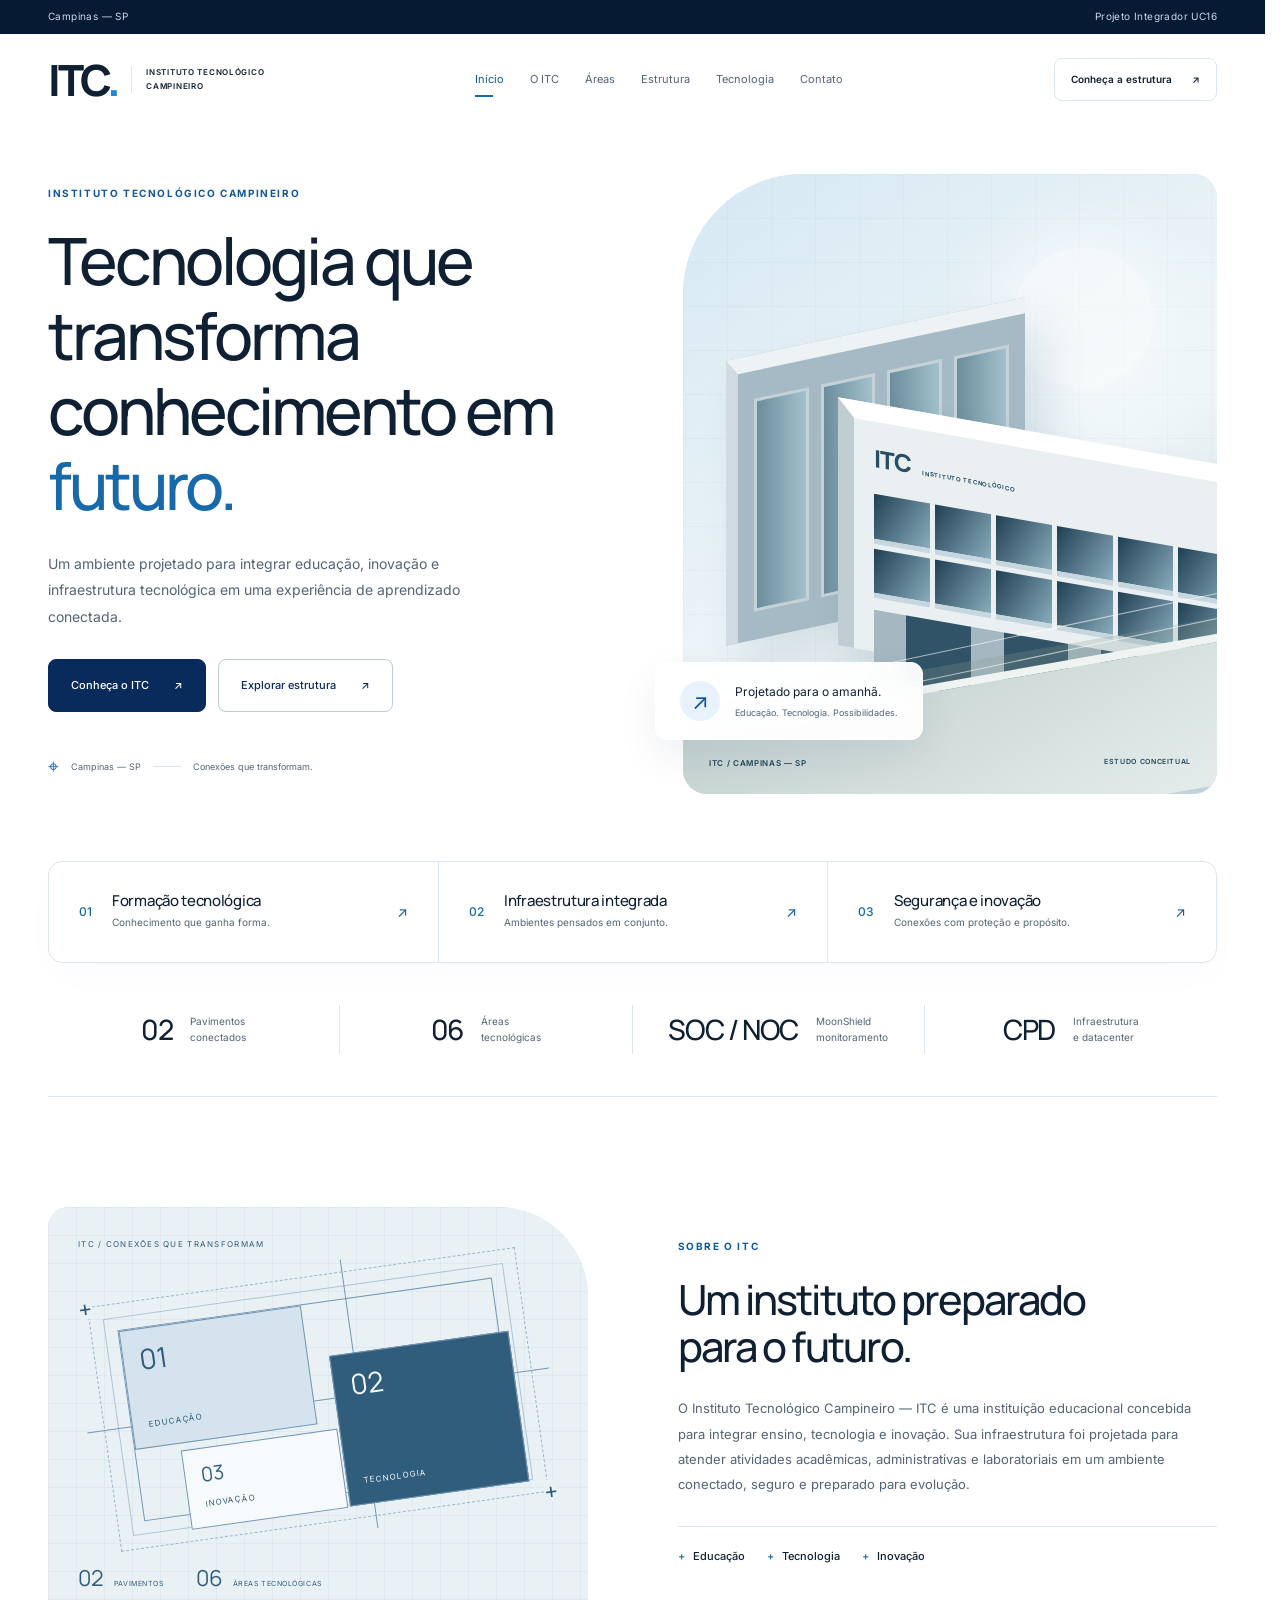
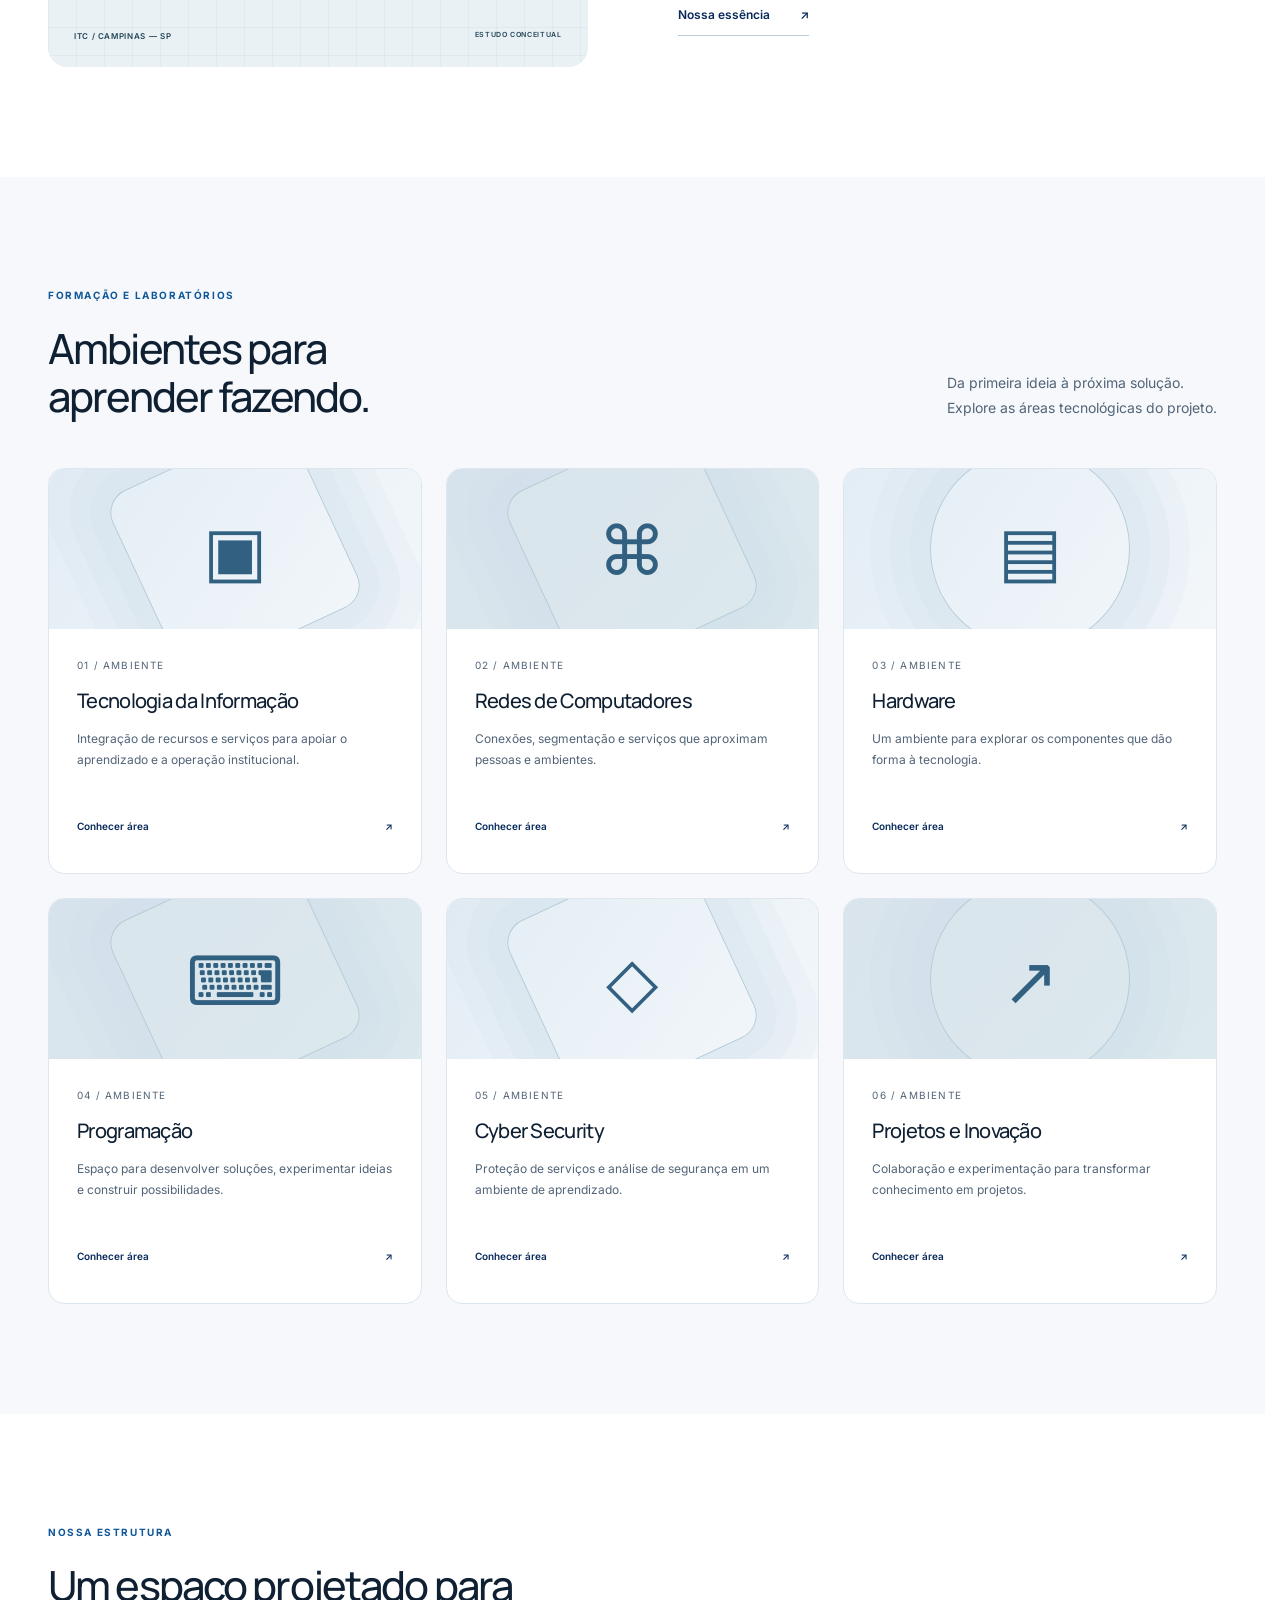
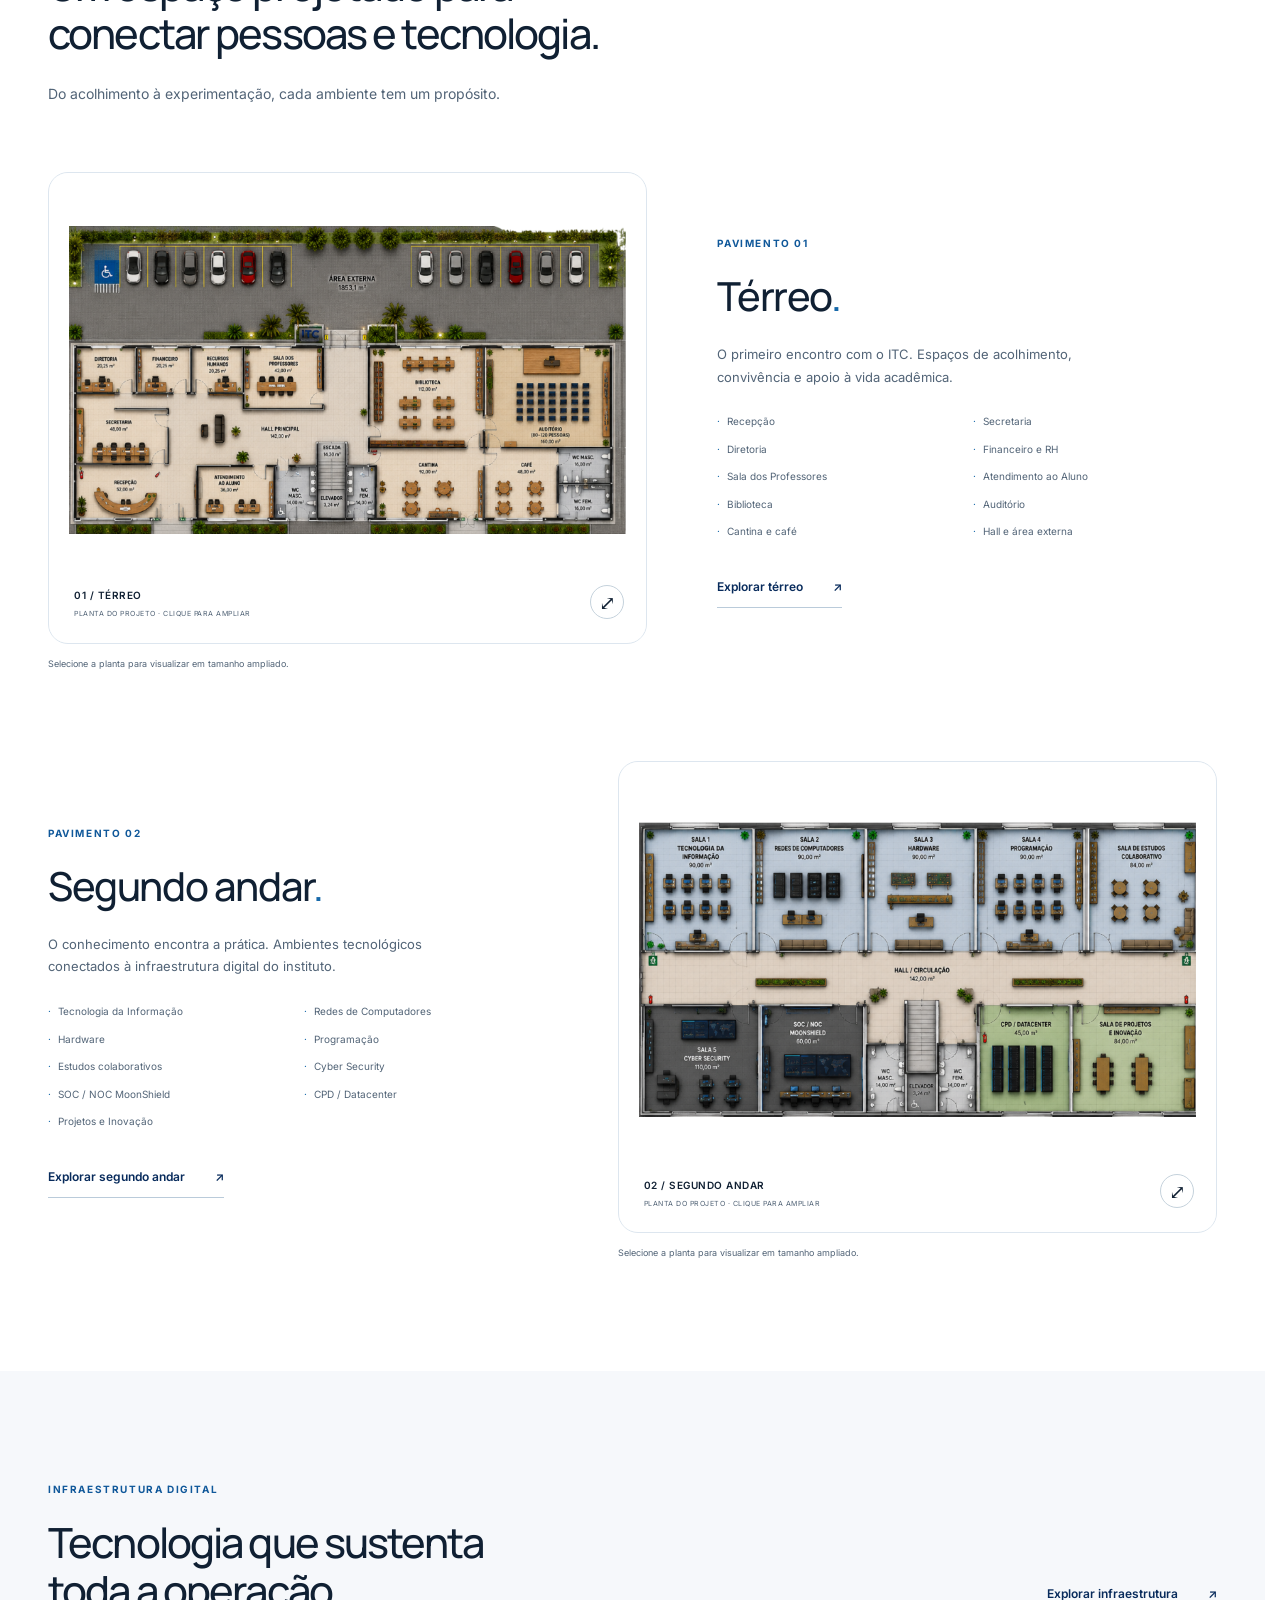
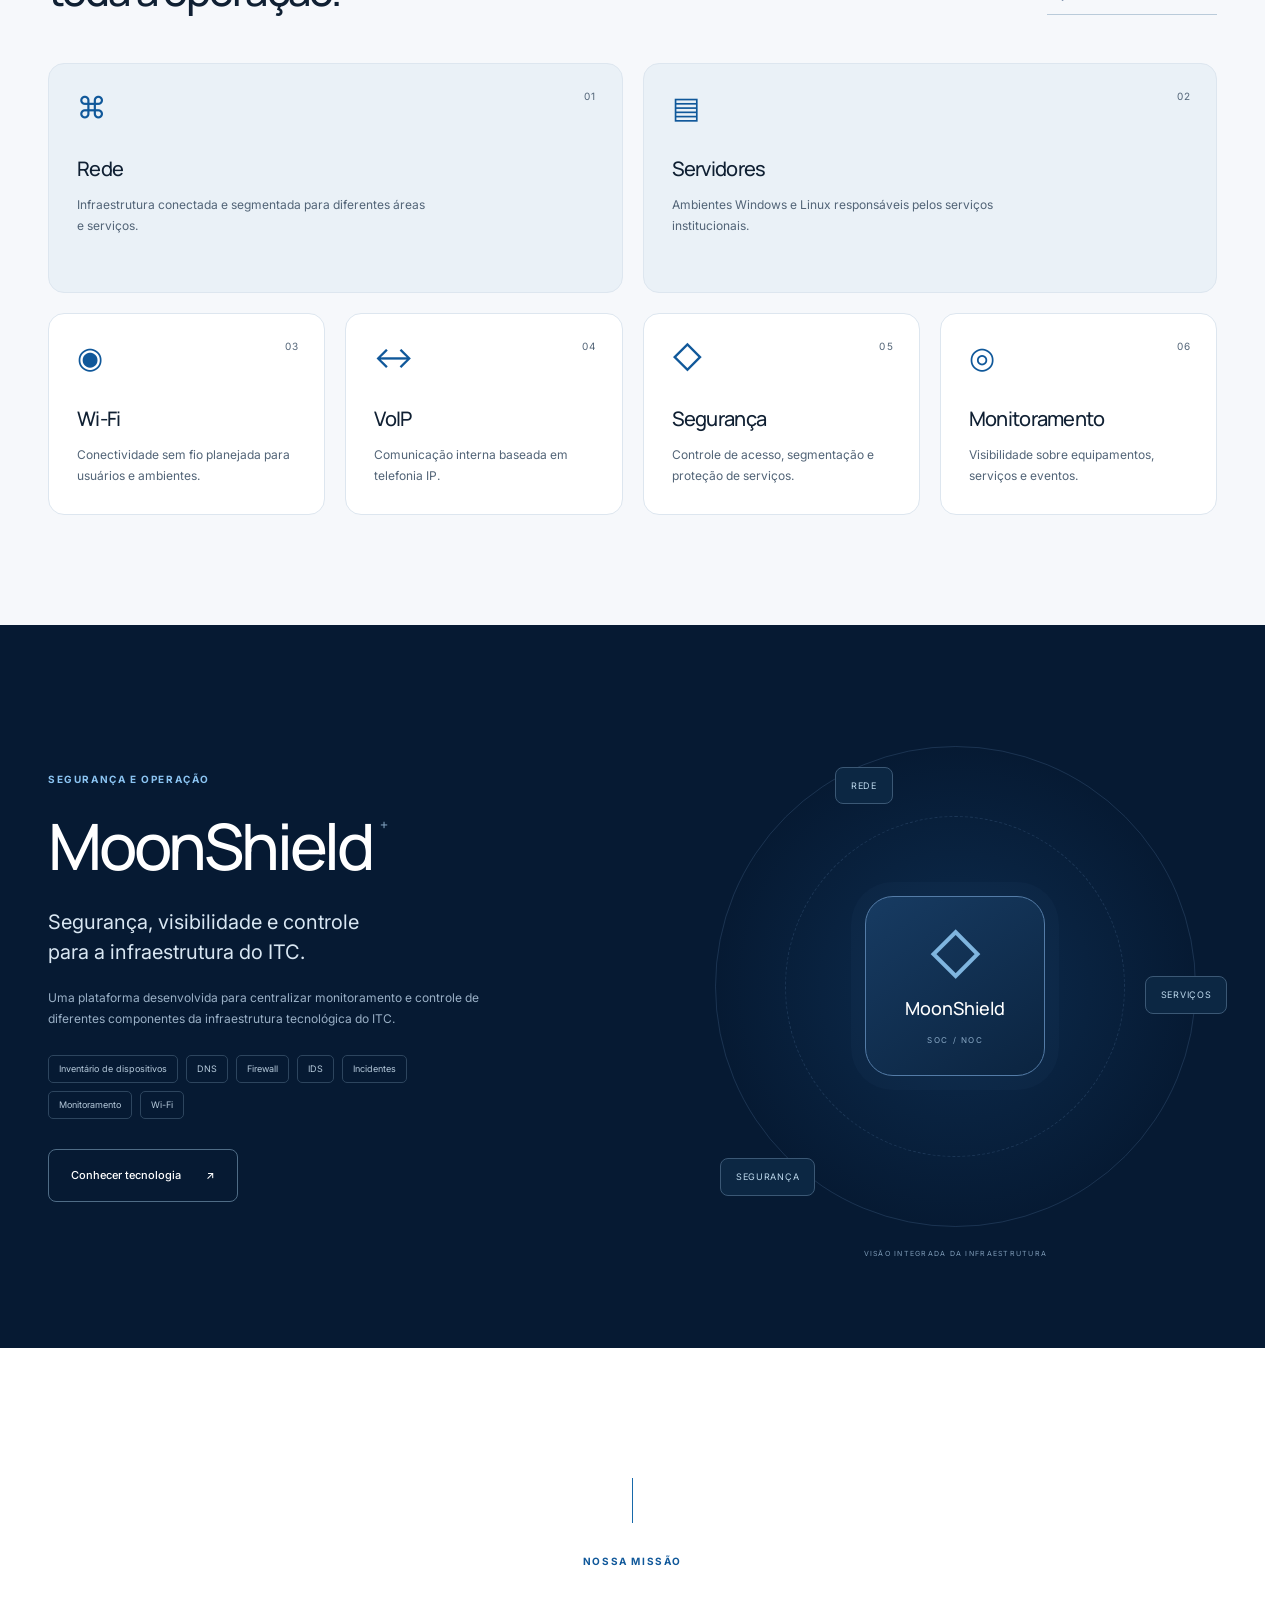
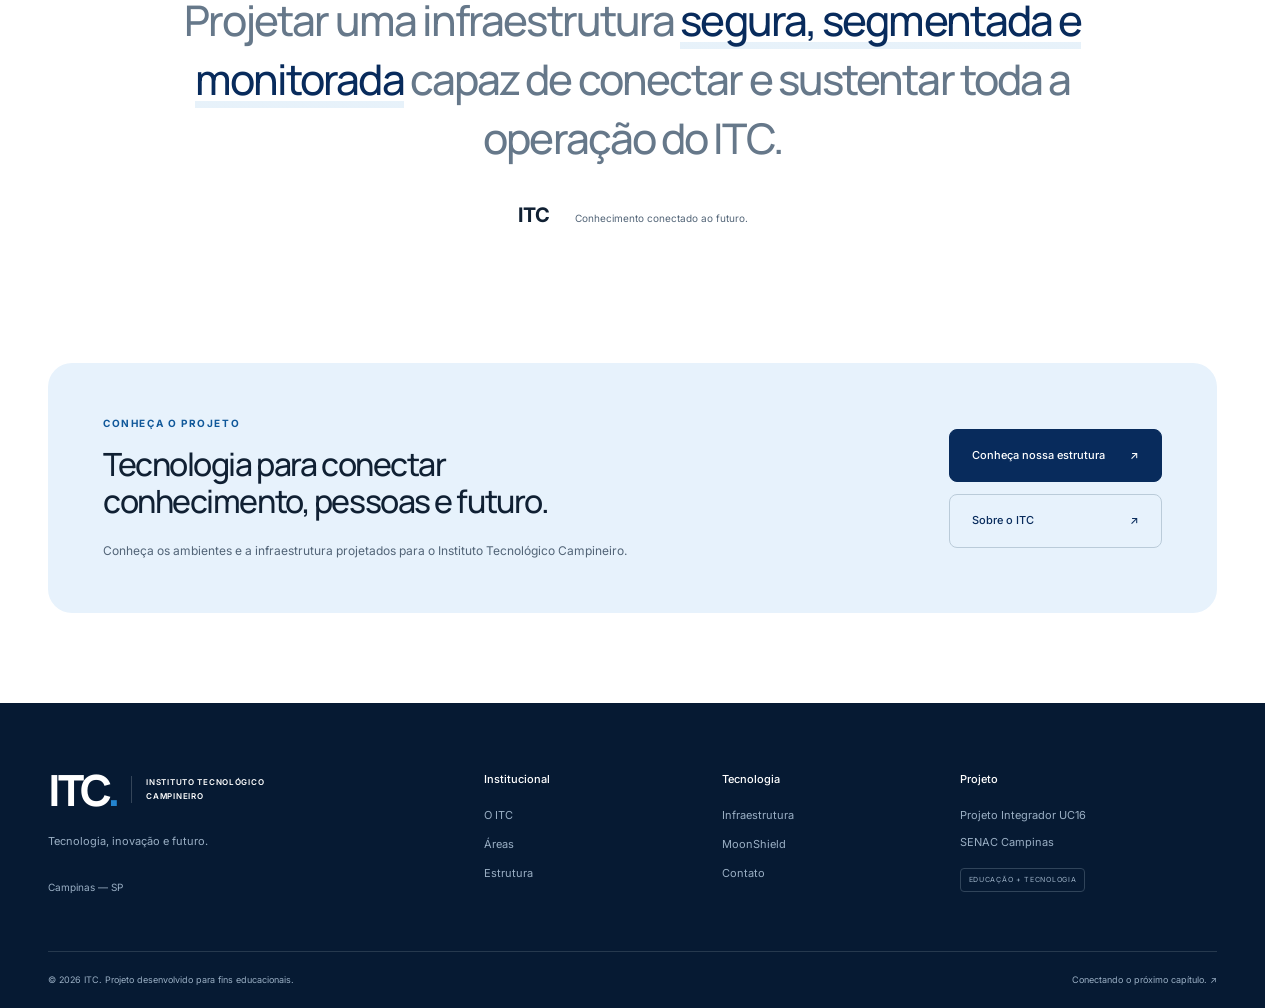
==== commit d1c0f86c: "feat: refine ITC website interactions and responsiveness" ====
--- a/index.html
+++ b/index.html
@@ -108,27 +108,16 @@
 <section class="section container about-grid"><!-- Adicione a imagem em assets/img/campus-about.jpg -->
 
 <div class="visual about-visual" data-image="assets/img/campus-about.jpg" data-alt="Representação do campus do ITC">
-<div class="architecture" aria-hidden="true">
-<div class="architecture-grid">
-</div>
-<div class="sun">
-</div>
-<div class="building building-back"><i></i><i></i><i></i><i></i>
-</div>
-<div class="building building-front">
-<div class="building-sign">ITC <small>INSTITUTO TECNOLÓGICO</small>
-</div>
-<div class="windows"><i></i><i></i><i></i><i></i><i></i><i></i><i></i><i></i><i></i><i></i><i></i><i></i>
-</div>
-<div class="colonnade">
-</div>
-</div>
-<div class="landscape">
-</div>
-<div class="arch-axis axis-one">
-</div>
-<div class="arch-axis axis-two">
-</div>
+<div class="blueprint" aria-hidden="true">
+  <span class="blueprint-kicker">ITC / CONEX&Otilde;ES QUE TRANSFORMAM</span>
+  <div class="blueprint-map">
+    <div class="blueprint-axis"></div>
+    <div class="blueprint-block block-education"><small>01</small><span>EDUCA&Ccedil;&Atilde;O</span></div>
+    <div class="blueprint-block block-technology"><small>02</small><span>TECNOLOGIA</span></div>
+    <div class="blueprint-block block-innovation"><small>03</small><span>INOVA&Ccedil;&Atilde;O</span></div>
+    <span class="blueprint-joint joint-one">+</span><span class="blueprint-joint joint-two">+</span>
+  </div>
+  <div class="blueprint-legend"><span>02 <small>PAVIMENTOS</small></span><span>06 <small>&Aacute;REAS TECNOL&Oacute;GICAS</small></span></div>
 </div><span class="visual-caption">ITC / CAMPINAS — SP <span>ESTUDO CONCEITUAL</span></span>
 </div>
 <div>
--- a/assets/css/style.css
+++ b/assets/css/style.css
@@ -1,7 +1,7 @@
 /* 01 RESET */
 *,*::before,*::after{box-sizing:border-box}body,h1,h2,h3,p,ul,figure{margin:0}button,input,select,textarea{font:inherit}button,a{-webkit-tap-highlight-color:transparent}button{cursor:pointer}img{display:block;max-width:100%}a{color:inherit;text-decoration:none}ul{padding:0;list-style:none}
 /* 02 VARIABLES */
-:root{--navy-950:#061a33;--navy-900:#082b5c;--navy-800:#0a3970;--blue-700:#10589a;--blue-600:#1769aa;--blue-500:#2485d0;--blue-100:#e7f2fc;--white:#fff;--surface:#f6f8fb;--surface-2:#eef3f8;--border:#dde6ef;--text:#102033;--text-soft:#526477;--muted:#77879a;--radius:24px;--heading:Manrope,Arial,sans-serif}
+:root{--navy-950:#061a33;--navy-900:#082b5c;--navy-800:#0a3970;--blue-700:#10589a;--blue-600:#1769aa;--blue-500:#2485d0;--blue-100:#e7f2fc;--white:#fff;--surface:#f6f8fb;--surface-2:#eef3f8;--border:#dde6ef;--text:#102033;--text-soft:#526477;--muted:#77879a;--radius-sm:8px;--radius-md:16px;--radius-lg:20px;--radius-xl:24px;--radius:var(--radius-xl);--shadow-sm:0 5px 20px #061a3308;--shadow-md:0 12px 30px #082b5c0c;--ease-out:cubic-bezier(.22,1,.36,1);--heading:Manrope,Arial,sans-serif}
 /* 03 BASE */
 html{scroll-behavior:smooth;scroll-padding-top:110px}body{font-family:Inter,Arial,sans-serif;color:var(--text);background:#fff;font-size:14px;line-height:1.75}::selection{background:#c7e3f7}p{color:var(--text-soft)}p+p{margin-top:18px}button{color:inherit}main{overflow:clip}section[id],article[id]{scroll-margin-top:120px}
 /* 04 TYPOGRAPHY */
@@ -9,27 +9,131 @@
 /* 05 UTILITIES */
 .container{width:min(1280px,calc(100% - 96px));margin-inline:auto}.section{padding-block:110px}.compact{padding-top:30px}.soft-section{background:var(--surface)}.heading-row{display:flex;justify-content:space-between;align-items:end;gap:40px;margin-bottom:48px}.heading-row>p{max-width:310px}.button-row{display:flex;flex-wrap:wrap;gap:12px}.text-link{display:inline-flex;align-items:center;gap:30px;font-size:12px;font-weight:600;color:var(--navy-900);background:none;border:0;padding:10px 0;border-bottom:1px solid #bacbda}.text-link span,.button span{transition:transform .25s}.text-link:hover span,.button:hover span{transform:translate(3px,-3px)}
 /* 06 HEADER */
-.utility{background:var(--navy-950);color:#cedae8;font-size:10px;letter-spacing:.04em}.utility .container{display:flex;justify-content:space-between;padding-block:8px}.site-header{position:sticky;top:0;z-index:20;background:rgba(255,255,255,.94);border-bottom:1px solid transparent;transition:box-shadow .25s,border-color .25s;backdrop-filter:blur(18px)}.site-header.scrolled{border-color:var(--border);box-shadow:0 5px 20px #061a3308}.header-inner{height:92px;display:flex;align-items:center;justify-content:space-between;gap:25px}.brand{display:inline-flex;align-items:center;gap:14px;flex-shrink:0}.wordmark{font-family:var(--heading);font-size:43px;font-weight:800;letter-spacing:-.08em;line-height:1}.logo-dot{color:var(--blue-500)}.brand-name{font-size:8px;line-height:1.7;font-weight:600;letter-spacing:.09em;border-left:1px solid var(--border);padding-left:14px}.site-header nav{display:flex;gap:26px;align-items:center}.site-header nav a{font-size:11px;color:var(--text-soft);padding-block:12px;position:relative}.site-header nav a:hover,.site-header nav a[aria-current]{color:var(--blue-700)}.site-header nav a[aria-current]::after{content:'';position:absolute;bottom:4px;left:0;width:18px;height:2px;background:var(--blue-600)}.header-cta{font-size:10px;font-weight:600;border:1px solid var(--border);padding:12px 16px;border-radius:6px;display:flex;gap:20px}.menu-toggle{display:none}
+.utility{background:var(--navy-950);color:#cedae8;font-size:10px;letter-spacing:.04em}.utility .container{display:flex;justify-content:space-between;padding-block:8px}.site-header{position:sticky;top:0;z-index:20;background:rgba(255,255,255,.94);border-bottom:1px solid transparent;transition:box-shadow .25s,border-color .25s;backdrop-filter:blur(18px)}.site-header.is-scrolled{border-color:var(--border);box-shadow:0 5px 20px #061a3308}.header-inner{height:92px;display:flex;align-items:center;justify-content:space-between;gap:25px}.brand{display:inline-flex;align-items:center;gap:14px;flex-shrink:0}.wordmark{font-family:var(--heading);font-size:43px;font-weight:800;letter-spacing:-.08em;line-height:1}.logo-dot{color:var(--blue-500)}.brand-name{font-size:8px;line-height:1.7;font-weight:600;letter-spacing:.09em;border-left:1px solid var(--border);padding-left:14px}.site-header nav{display:flex;gap:26px;align-items:center}.site-header nav a{font-size:11px;color:var(--text-soft);padding-block:12px;position:relative}.site-header nav a:hover,.site-header nav a[aria-current]{color:var(--blue-700)}.site-header nav a[aria-current]::after{content:'';position:absolute;bottom:4px;left:0;width:18px;height:2px;background:var(--blue-600)}.header-cta{font-size:10px;font-weight:600;border:1px solid var(--border);padding:12px 16px;border-radius:var(--radius-sm);display:flex;gap:20px}.menu-toggle{display:none}
 /* 07 HERO / ARCHITECTURAL CSS FALLBACK */
 .hero{display:grid;grid-template-columns:1.1fr 1fr;gap:48px;align-items:center;padding-block:38px 85px}.hero-copy{padding-block:20px}.hero-copy h1{max-width:680px}.hero-copy>p:not(.eyebrow){max-width:430px;margin:28px 0;font-size:14px;line-height:1.9}.hero-location{display:flex;align-items:center;gap:12px;font-size:9px;color:var(--text-soft);margin-top:38px}.hero-location>span:first-child{font-size:19px;color:var(--blue-600)}.hairline{height:1px;width:28px;background:var(--border)}.hero-composition{position:relative;min-width:0}.visual{position:relative;isolation:isolate;overflow:hidden;border-radius:var(--radius);background:#dfebf2;min-height:400px}.hero-visual{height:620px;border-radius:120px 24px 24px 24px}.architecture{position:absolute;inset:0;overflow:hidden;background:linear-gradient(145deg,#d6e8f3 0%,#eff6f8 58%,#bfd1dc 100%)}.architecture-grid{position:absolute;inset:0;opacity:.35;background-image:linear-gradient(#8faeb72e 1px,transparent 1px),linear-gradient(90deg,#8faeb72e 1px,transparent 1px);background-size:44px 44px}.sun{position:absolute;right:12%;top:12%;width:140px;height:140px;border-radius:50%;background:#ffffff8a;box-shadow:0 0 90px #fff}.building{position:absolute;box-shadow:20px 30px 45px #294d6820}.building-back{width:56%;height:46%;left:8%;top:25%;background:#a5bac5;transform:skewY(-12deg);border-top:16px solid #edf3f5;border-left:12px solid #d0dce1;display:flex;gap:12px;padding:28px 16px}.building-back i{flex:1;background:linear-gradient(90deg,#6c8d9c,#a2c1cc);border:3px solid #c4d2d8}.building-front{width:78%;height:40%;right:-7%;top:42%;background:#eaf0f1;transform:skewY(10deg);border-top:18px solid #fff;border-left:16px solid #c0cdd3;padding:15px 20px}.building-sign{font-family:var(--heading);font-size:24px;font-weight:800;letter-spacing:-.05em;color:#264e65}.building-sign small{font-size:6px;letter-spacing:.12em;margin-left:8px}.windows{display:grid;grid-template-columns:repeat(6,1fr);gap:5px;height:52%;margin-top:15px}.windows i{background:linear-gradient(120deg,#203f53,#89adbd);border-bottom:5px solid #c7d7df}.colonnade{height:35%;margin-top:12px;background:repeating-linear-gradient(90deg,#a5b7c0 0 9%,#315367 9% 27%)}.landscape{position:absolute;bottom:-6%;left:-10%;width:120%;height:24%;background:linear-gradient(160deg,#c2d0ce,#e6eeec);transform:rotate(-10deg);border-top:8px solid #eff3f1;box-shadow:0 -16px 0 #839d9040}.arch-axis{position:absolute;bottom:20%;width:110%;height:1px;background:#fff9;transform:rotate(-12deg)}.axis-two{bottom:24%}.visual-caption{position:absolute;bottom:24px;left:26px;right:26px;display:flex;justify-content:space-between;gap:10px;font-size:8px;font-weight:600;letter-spacing:.08em;color:#234557;z-index:2}.visual-caption span{font-size:7px}.floating-note{position:absolute;left:-28px;bottom:54px;background:#fffffff2;border:1px solid #fff;box-shadow:0 16px 40px #082b5c12;backdrop-filter:blur(10px);border-radius:12px;padding:18px 24px;display:flex;gap:15px;align-items:center;font-size:12px}.note-icon{background:var(--blue-100);color:var(--blue-700);border-radius:50%;width:40px;height:40px;display:grid;place-items:center;font-size:22px}.floating-note small{display:block;font-size:9px;color:var(--text-soft);margin-top:3px}.asset-image{position:absolute;inset:0;width:100%;height:100%;object-fit:cover;z-index:1}.visual.has-image .visual-caption{background:#ffffffe6;padding:8px;border-radius:4px}.has-image>.architecture,.has-image>.plan-drawing,.has-image>.art-lines,.has-image>span:not(.expand):not(.plan-label):not(.visual-caption){visibility:hidden}
 /* 08 BUTTONS */
-.button{display:inline-flex;justify-content:space-between;align-items:center;gap:25px;border-radius:7px;background:var(--navy-900);color:white;padding:16px 22px;font-size:11px;font-weight:500;border:1px solid var(--navy-900);transition:background .25s,transform .25s}.button:hover{background:var(--blue-700);transform:translateY(-2px)}.button.secondary{background:transparent;color:var(--navy-900);border-color:#bacbd9}.button.secondary:hover{background:var(--blue-100)}
+.button{display:inline-flex;justify-content:space-between;align-items:center;gap:25px;border-radius:var(--radius-sm);background:var(--navy-900);color:white;padding:16px 22px;font-size:11px;font-weight:500;border:1px solid var(--navy-900);transition:background .25s,transform .25s}.button:hover{background:var(--blue-700);transform:translateY(-2px)}.button.secondary{background:transparent;color:var(--navy-900);border-color:#bacbd9}.button.secondary:hover{background:var(--blue-100)}
 /* 09 CARDS */
-.highlight-cards{display:grid;grid-template-columns:repeat(3,1fr);position:relative;z-index:2;margin-top:-27px;background:white;border:1px solid var(--border);border-radius:14px;box-shadow:0 14px 35px #061a3304}.highlight-cards>a{display:flex;align-items:center;gap:20px;padding:30px;transition:background .25s}.highlight-cards>a+ a{border-left:1px solid var(--border)}.highlight-cards>a:hover{background:var(--surface)}.feature-number{font-size:12px;color:var(--blue-600);font-weight:500}.highlight-cards h2{font-size:15px;letter-spacing:-.02em;margin-bottom:5px}.highlight-cards p{font-size:10px}.feature-arrow{margin-left:auto;color:var(--blue-700)}.area-grid{display:grid;grid-template-columns:repeat(3,1fr);gap:24px}.area-card{border:1px solid var(--border);border-radius:15px;overflow:hidden;background:white;transition:transform .25s,border-color .25s}.area-card:hover{transform:translateY(-4px);border-color:#91b4d1}.area-art{position:relative;isolation:isolate;height:160px;background:linear-gradient(125deg,#e3edf5,#f3f7fa);overflow:hidden;display:grid;place-items:center}.area-art>span{font-family:var(--heading);color:#326080;font-size:68px;line-height:1;font-weight:400;z-index:1}.art-lines{position:absolute;width:200px;height:200px;border:1px solid #b7ccd9;transform:rotate(-25deg);border-radius:25px;box-shadow:0 0 0 20px #c8d9e32b,0 0 0 40px #c8d9e330,0 0 0 60px #c8d9e320}.area-card:nth-child(2n) .area-art{background:linear-gradient(130deg,#d9e4ec,#dce9ed)}.area-card:nth-child(3n) .art-lines{transform:rotate(35deg);border-radius:50%}.area-body{padding:28px}.area-body h3{margin-top:14px;font-size:20px}.area-body p{font-size:12px;margin:16px 0;min-height:64px}.area-body .text-link{font-size:10px;display:flex;justify-content:space-between;border:0}
+.highlight-cards{display:grid;grid-template-columns:repeat(3,1fr);position:relative;z-index:2;margin-top:-27px;background:white;border:1px solid var(--border);border-radius:14px;box-shadow:0 14px 35px #061a3304}.highlight-cards>a{display:flex;align-items:center;gap:20px;padding:30px;transition:background .25s}.highlight-cards>a+ a{border-left:1px solid var(--border)}.highlight-cards>a:hover{background:var(--surface)}.feature-number{font-size:12px;color:var(--blue-600);font-weight:500}.highlight-cards h2{font-size:15px;letter-spacing:-.02em;margin-bottom:5px}.highlight-cards p{font-size:10px}.feature-arrow{margin-left:auto;color:var(--blue-700)}.area-grid{display:grid;grid-template-columns:repeat(3,1fr);gap:24px}.area-card{border:1px solid var(--border);border-radius:var(--radius-md);overflow:hidden;background:white;transition:transform .25s,border-color .25s}.area-art{position:relative;isolation:isolate;height:160px;background:linear-gradient(125deg,#e3edf5,#f3f7fa);overflow:hidden;display:grid;place-items:center}.area-art>span{font-family:var(--heading);color:#326080;font-size:68px;line-height:1;font-weight:400;z-index:1}.art-lines{position:absolute;width:200px;height:200px;border:1px solid #b7ccd9;transform:rotate(-25deg);border-radius:25px;box-shadow:0 0 0 20px #c8d9e32b,0 0 0 40px #c8d9e330,0 0 0 60px #c8d9e320}.area-card:nth-child(2n) .area-art{background:linear-gradient(130deg,#d9e4ec,#dce9ed)}.area-card:nth-child(3n) .art-lines{transform:rotate(35deg);border-radius:50%}.area-body{padding:28px}.area-body h3{margin-top:14px;font-size:20px}.area-body p{font-size:12px;margin:16px 0;min-height:64px}.area-body .text-link{font-size:10px;display:flex;justify-content:space-between;border:0}
 /* 10 HOME SECTIONS */
-.facts{display:grid;grid-template-columns:repeat(4,1fr);padding-block:42px;border-bottom:1px solid var(--border)}.facts>div{display:flex;gap:18px;align-items:center;justify-content:center;border-right:1px solid var(--border)}.facts>div:last-child{border:0}.facts strong{font-family:var(--heading);font-size:28px;font-weight:500;letter-spacing:-.05em}.facts span{font-size:10px;line-height:1.6;color:var(--text-soft)}.about-grid{display:grid;grid-template-columns:1fr 1fr;gap:90px;align-items:center}.about-grid .section-heading{margin-bottom:25px}.about-grid>div>p{font-size:13px;line-height:1.95}.about-visual{height:460px;border-radius:20px 90px 20px 20px}.about-visual .building-front{top:36%;height:46%}.pillars{display:flex;gap:22px;border-top:1px solid var(--border);padding-top:20px;margin:28px 0;font-size:11px;font-weight:500}.pillars span::before{content:'+';color:var(--blue-600);margin-right:8px}.tech-grid{display:grid;grid-template-columns:repeat(4,1fr);gap:20px}.tech-card{background:white;border:1px solid var(--border);border-radius:15px;padding:28px;position:relative}.tech-card:nth-child(-n+2){grid-column:span 2;min-height:230px;background:#eaf1f7}.tech-icon{display:block;color:var(--blue-700);font-size:30px;line-height:1;margin-bottom:35px}.tech-card .index{position:absolute;right:25px;top:24px}.tech-card h3{font-size:20px;margin-bottom:14px}.tech-card p{font-size:12px;max-width:350px}.manifesto{max-width:1000px;text-align:center;padding-block:130px}.manifesto .eyebrow::before{content:'';display:block;width:1px;height:45px;background:var(--blue-600);margin:0 auto 30px}.manifesto h2{font-size:clamp(30px,3.3vw,46px);line-height:1.4;color:#66788a}.manifesto h2 span{color:var(--navy-900)}.manifesto-sign{margin-top:30px;font-size:20px;font-weight:700}.manifesto-sign span{font-size:10px;font-weight:400;color:var(--text-soft);margin-left:20px}.final-cta{background:var(--blue-100);padding:52px 55px;border-radius:22px;display:flex;justify-content:space-between;gap:40px;align-items:center;margin-bottom:90px}.final-cta h2{font-size:32px}.final-cta p:not(.eyebrow){font-size:12px;max-width:540px;margin-top:20px}.final-cta .eyebrow{margin-bottom:15px}.cta-buttons{display:flex;flex-direction:column;gap:12px;flex-shrink:0}
+.facts{display:grid;grid-template-columns:repeat(4,1fr);padding-block:42px;border-bottom:1px solid var(--border)}.facts>div{display:flex;gap:18px;align-items:center;justify-content:center;border-right:1px solid var(--border)}.facts>div:last-child{border:0}.facts strong{font-family:var(--heading);font-size:28px;font-weight:500;letter-spacing:-.05em}.facts span{font-size:10px;line-height:1.6;color:var(--text-soft)}.about-grid{display:grid;grid-template-columns:1fr 1fr;gap:90px;align-items:center}.about-grid .section-heading{margin-bottom:25px}.about-grid>div>p{font-size:13px;line-height:1.95}.about-visual{height:460px;border-radius:var(--radius-lg) 90px 20px 20px}.pillars{display:flex;gap:22px;border-top:1px solid var(--border);padding-top:20px;margin:28px 0;font-size:11px;font-weight:500}.pillars span::before{content:'+';color:var(--blue-600);margin-right:8px}.tech-grid{display:grid;grid-template-columns:repeat(4,1fr);gap:20px}.tech-card{background:white;border:1px solid var(--border);border-radius:var(--radius-md);padding:28px;position:relative}.tech-card:nth-child(-n+2){grid-column:span 2;min-height:230px;background:#eaf1f7}.tech-icon{display:block;color:var(--blue-700);font-size:30px;line-height:1;margin-bottom:35px}.tech-card .index{position:absolute;right:25px;top:24px}.tech-card h3{font-size:20px;margin-bottom:14px}.tech-card p{font-size:12px;max-width:350px}.manifesto{max-width:1000px;text-align:center;padding-block:130px}.manifesto .eyebrow::before{content:'';display:block;width:1px;height:45px;background:var(--blue-600);margin:0 auto 30px}.manifesto h2{font-size:clamp(30px,3.3vw,46px);line-height:1.4;color:#66788a}.manifesto h2 span{color:var(--navy-900)}.manifesto-sign{margin-top:30px;font-size:20px;font-weight:700}.manifesto-sign span{font-size:10px;font-weight:400;color:var(--text-soft);margin-left:20px}.final-cta{background:var(--blue-100);padding:52px 55px;border-radius:var(--radius-xl);display:flex;justify-content:space-between;gap:40px;align-items:center;margin-bottom:90px}.final-cta h2{font-size:32px}.final-cta p:not(.eyebrow){font-size:12px;max-width:540px;margin-top:20px}.final-cta .eyebrow{margin-bottom:15px}.cta-buttons{display:flex;flex-direction:column;gap:12px;flex-shrink:0}
 /* 11 STRUCTURE */
-.floor-block{display:grid;grid-template-columns:1.2fr 1fr;gap:70px;align-items:center;margin-top:65px}.floor-block.reverse{grid-template-columns:1fr 1.2fr;margin-top:90px}.floor-block.reverse .plan-wrap{order:2}.plan-visual{position:relative;display:block;width:100%;aspect-ratio:1.27;background:#f0f4f6;border:1px solid var(--border);border-radius:20px;padding:45px 35px 80px;overflow:hidden;isolation:isolate;text-align:left;background-image:linear-gradient(#b4c7d21a 1px,transparent 1px),linear-gradient(90deg,#b4c7d21a 1px,transparent 1px);background-size:20px 20px}.plan-drawing{height:100%;min-height:220px;display:grid;grid-template-columns:repeat(4,1fr);grid-template-rows:1fr 32px 1fr;border:3px solid #6e8798;gap:4px;transform:rotate(-3deg);padding:6px;background:#fff9;box-shadow:10px 14px 0 #b7c7ce29}.room{display:grid;place-items:center;text-align:center;border:2px solid #92a9b8;color:#465d6b;font-size:8px;line-height:1.3;padding:5px;background:#e6eef2}.room:nth-child(n+5){grid-row:3}.corridor{grid-row:2;grid-column:1/-1;font-size:6px;letter-spacing:.2em;align-self:center;text-align:center;color:var(--text-soft)}.plan-label{position:absolute;bottom:22px;left:25px;z-index:2;font-size:10px;font-weight:600;letter-spacing:.05em}.plan-kind{display:block;font-size:7px;font-weight:400;margin-top:4px;color:var(--text-soft)}.expand{position:absolute;right:22px;bottom:24px;border:1px solid #c5d2dc;background:#fff;border-radius:50%;width:34px;height:34px;display:grid;place-items:center;font-size:20px;z-index:2}.plan-visual:hover .expand{background:var(--navy-900);color:white}.plan-note{font-size:9px;margin-top:12px;max-width:470px}.plan-visual .asset-image{object-fit:contain;padding:20px 20px 75px;background:white}.floor-copy h3{font-size:40px;margin-bottom:24px}.floor-copy h3>span{color:var(--blue-600)}.floor-copy>p:not(.eyebrow){font-size:13px;max-width:380px}.room-list{display:grid;grid-template-columns:1fr 1fr;gap:10px 12px;margin:25px 0;font-size:10px;color:var(--text-soft)}.room-list li::before{content:'·';color:var(--blue-600);margin-right:7px}.floor-nav{display:flex;gap:24px;font-size:12px}.floor-nav a{border-bottom:1px solid var(--border);padding:10px 0}.structure-page{padding-bottom:100px}
+.floor-block{display:grid;grid-template-columns:1.2fr 1fr;gap:70px;align-items:center;margin-top:65px}.floor-block.reverse{grid-template-columns:1fr 1.2fr;margin-top:90px}.floor-block.reverse .plan-wrap{order:2}.plan-visual{position:relative;display:block;width:100%;aspect-ratio:1.27;background:#f0f4f6;border:1px solid var(--border);border-radius:var(--radius-lg);padding:45px 35px 80px;overflow:hidden;isolation:isolate;text-align:left;background-image:linear-gradient(#b4c7d21a 1px,transparent 1px),linear-gradient(90deg,#b4c7d21a 1px,transparent 1px);background-size:20px 20px}.plan-drawing{height:100%;min-height:220px;display:grid;grid-template-columns:repeat(4,1fr);grid-template-rows:1fr 32px 1fr;border:3px solid #6e8798;gap:4px;transform:rotate(-3deg);padding:6px;background:#fff9;box-shadow:10px 14px 0 #b7c7ce29}.room{display:grid;place-items:center;text-align:center;border:2px solid #92a9b8;color:#465d6b;font-size:8px;line-height:1.3;padding:5px;background:#e6eef2}.room:nth-child(n+5){grid-row:3}.corridor{grid-row:2;grid-column:1/-1;font-size:6px;letter-spacing:.2em;align-self:center;text-align:center;color:var(--text-soft)}.plan-label{position:absolute;bottom:22px;left:25px;z-index:2;font-size:10px;font-weight:600;letter-spacing:.05em}.plan-kind{display:block;font-size:7px;font-weight:400;margin-top:4px;color:var(--text-soft)}.expand{position:absolute;right:22px;bottom:24px;border:1px solid #c5d2dc;background:#fff;border-radius:50%;width:34px;height:34px;display:grid;place-items:center;font-size:20px;z-index:2}.plan-visual:hover .expand{background:var(--navy-900);color:white}.plan-note{font-size:9px;margin-top:12px;max-width:470px}.plan-visual .asset-image{object-fit:contain;padding:20px 20px 75px;background:white}.floor-copy h3{font-size:40px;margin-bottom:24px}.floor-copy h3>span{color:var(--blue-600)}.floor-copy>p:not(.eyebrow){font-size:13px;max-width:380px}.room-list{display:grid;grid-template-columns:1fr 1fr;gap:10px 12px;margin:25px 0;font-size:10px;color:var(--text-soft)}.room-list li::before{content:'·';color:var(--blue-600);margin-right:7px}.floor-nav{display:flex;gap:24px;font-size:12px}.floor-nav a{border-bottom:1px solid var(--border);padding:10px 0}.structure-page{padding-bottom:100px}
 /* 12 MOONSHIELD */
-.moon-section{background:var(--navy-950);color:#fff;padding:100px 0;overflow:hidden}.moon-grid{display:grid;grid-template-columns:1.1fr 1fr;gap:70px;align-items:center}.moon-section .eyebrow{color:#8bc4f2}.moon-section h2{font-size:64px;letter-spacing:-.05em}.moon-section h2>span{font-size:14px;vertical-align:top;display:inline-block;margin:8px 0 0 8px;color:#81a2bf}.moon-subtitle{font-size:20px;line-height:1.5;color:#d9e7f3;margin:25px 0 20px}.moon-section p:not(.eyebrow):not(.moon-subtitle){font-size:12px;color:#9ab0c6;max-width:440px}.moon-tags{display:flex;flex-wrap:wrap;gap:8px;margin:26px 0 30px;max-width:450px}.moon-tags li{font-size:9px;border:1px solid #2d455e;border-radius:5px;padding:5px 10px;color:#b5c9da}.moon-section .button{color:white;border-color:#4f6c86}.moon-section .button:hover{background:#123452}.network-art{position:relative;aspect-ratio:1;display:grid;place-items:center;background:radial-gradient(ellipse,#17477766,transparent 65%)}.orbit{position:absolute;border:1px solid #45668c55;border-radius:50%;width:92%;height:92%}.orbit-two{width:65%;height:65%;border-style:dashed}.network-core{border:1px solid #547ca7;border-radius:28px;width:180px;height:180px;display:flex;flex-direction:column;align-items:center;justify-content:center;background:linear-gradient(145deg,#173b62,#0b2440);box-shadow:0 0 0 14px #45668c10}.network-core>span{font-size:52px;color:#7fb5df;line-height:1.1}.network-core strong{font-family:var(--heading);font-size:18px;font-weight:500;margin-top:10px}.network-core small{font-size:8px;color:#89a9c6;letter-spacing:.2em;margin-top:8px}.node{position:absolute;padding:10px 15px;border:1px solid #3b5875;background:#0c2743;color:#bed9ed;border-radius:7px;font-size:9px;letter-spacing:.08em}.node-one{top:8%;left:27%}.node-two{right:-2%;top:48%}.node-three{bottom:10%;left:5%}.network-caption{position:absolute;bottom:-12px;font-size:7px;color:#7d9ab6;letter-spacing:.18em}
+.moon-section{background:var(--navy-950);color:#fff;padding:100px 0;overflow:hidden}.moon-grid{display:grid;grid-template-columns:1.1fr 1fr;gap:70px;align-items:center}.moon-section .eyebrow{color:#8bc4f2}.moon-section h2{font-size:64px;letter-spacing:-.05em}.moon-section h2>span{font-size:14px;vertical-align:top;display:inline-block;margin:8px 0 0 8px;color:#81a2bf}.moon-subtitle{font-size:20px;line-height:1.5;color:#d9e7f3;margin:25px 0 20px}.moon-section p:not(.eyebrow):not(.moon-subtitle){font-size:12px;color:#9ab0c6;max-width:440px}.moon-tags{display:flex;flex-wrap:wrap;gap:8px;margin:26px 0 30px;max-width:450px}.moon-tags li{font-size:9px;border:1px solid #2d455e;border-radius:5px;padding:5px 10px;color:#b5c9da}.moon-section .button{color:white;border-color:#4f6c86}.moon-section .button:hover{background:#123452}.network-art{position:relative;aspect-ratio:1;display:grid;place-items:center;background:radial-gradient(ellipse,#17477766,transparent 65%)}.orbit{position:absolute;border:1px solid #45668c55;border-radius:50%;width:92%;height:92%}.orbit-two{width:65%;height:65%;border-style:dashed}.network-core{border:1px solid #547ca7;border-radius:28px;width:180px;height:180px;display:flex;flex-direction:column;align-items:center;justify-content:center;background:linear-gradient(145deg,#173b62,#0b2440);box-shadow:0 0 0 14px #45668c10}.network-core>span{font-size:52px;color:#7fb5df;line-height:1.1}.network-core strong{font-family:var(--heading);font-size:18px;font-weight:500;margin-top:10px}.network-core small{font-size:8px;color:#89a9c6;letter-spacing:.2em;margin-top:8px}.node{position:absolute;padding:10px 15px;border:1px solid #3b5875;background:#0c2743;color:#bed9ed;border-radius:var(--radius-sm);font-size:9px;letter-spacing:.08em}.node-one{top:8%;left:27%}.node-two{right:-2%;top:48%}.node-three{bottom:10%;left:5%}.network-caption{position:absolute;bottom:-12px;font-size:7px;color:#7d9ab6;letter-spacing:.18em}
 /* 13 INTERNAL PAGES */
-.internal-hero{padding-block:40px 65px;border-bottom:1px solid var(--border);margin-bottom:40px}.breadcrumb{font-size:10px;color:var(--text-soft);display:block;margin-bottom:35px}.breadcrumb span{margin-left:14px;color:#9caebd}.internal-hero h1{font-size:clamp(43px,5vw,68px)}.internal-hero>p:last-child{font-size:16px;max-width:650px;margin-top:25px}.internal-hero .eyebrow{margin-bottom:16px}.mission-grid{display:grid;grid-template-columns:1fr 1fr;gap:25px}.mission-grid article{padding:45px;background:var(--surface);border-radius:20px}.mission-grid h2{font-size:30px;margin-bottom:20px}.mission-grid p:not(.eyebrow){font-size:13px}.context-note{font-size:11px!important;border-left:2px solid #a6c5dd;padding-left:15px;margin-top:30px!important}.pillar-section{padding-block:75px}.pillar-words{display:flex;justify-content:space-between;gap:20px;flex-wrap:wrap;font-family:var(--heading);font-size:24px;letter-spacing:-.04em}.system-diagram{margin:40px auto 0;max-width:850px;display:flex;flex-direction:column;align-items:center;gap:12px}.system-diagram>span,.system-diagram>strong,.system-diagram>div>span{padding:14px 35px;background:var(--surface);border:1px solid var(--border);border-radius:8px;font-weight:400;font-size:13px}.system-diagram>strong{background:var(--navy-900);color:white}.system-diagram>b{color:var(--blue-600);font-weight:400}.system-diagram>div{display:flex;gap:14px;flex-wrap:wrap;justify-content:center}.contact-grid{display:grid;grid-template-columns:1fr 1.1fr;gap:90px}.contact-details{margin-top:35px}.contact-details dt{font-size:10px;text-transform:uppercase;letter-spacing:.1em;color:var(--text-soft);margin-top:22px}.contact-details dd{margin:5px 0 0;font-size:15px}form{padding:36px;border:1px solid var(--border);background:var(--surface);border-radius:20px}.form-heading{display:flex;flex-wrap:wrap;align-items:center;gap:14px;justify-content:space-between}.form-heading h2{font-size:24px}.form-heading span{font-size:8px;letter-spacing:.1em;color:var(--blue-700);background:var(--blue-100);border-radius:4px;padding:5px 8px}form>p{font-size:11px;margin-top:15px}form label{display:block;font-size:11px;font-weight:500;margin:20px 0 7px}input,select,textarea{display:block;width:100%;border:1px solid #c8d6e1;border-radius:6px;background:white;padding:12px 14px;color:var(--text);font-size:12px}textarea{resize:vertical}form>.button{margin-top:24px}#form-feedback:empty{display:none}.toast{position:fixed;bottom:24px;left:50%;transform:translate(-50%,20px);width:max-content;max-width:calc(100% - 32px);padding:18px 25px;background:var(--navy-950);color:#fff;border-radius:10px;z-index:60;font-size:12px;opacity:0;visibility:hidden;transition:opacity .25s,transform .25s}.toast.visible{opacity:1;visibility:visible;transform:translate(-50%,0)}.not-found{padding-block:70px 110px;text-align:center}.error-number{font-family:var(--heading);font-size:clamp(120px,20vw,240px);line-height:1.1;color:#d8e7f3;font-weight:700;letter-spacing:-.08em}.not-found h1{font-size:40px}.not-found p{margin:25px 0}.not-found .button{margin-top:10px}
+.internal-hero{padding-block:40px 65px;border-bottom:1px solid var(--border);margin-bottom:40px}.breadcrumb{font-size:10px;color:var(--text-soft);display:block;margin-bottom:35px}.breadcrumb span{margin-left:14px;color:#9caebd}.internal-hero h1{font-size:clamp(43px,5vw,68px)}.internal-hero>p:last-child{font-size:16px;max-width:650px;margin-top:25px}.internal-hero .eyebrow{margin-bottom:16px}.mission-grid{display:grid;grid-template-columns:1fr 1fr;gap:25px}.mission-grid article{padding:45px;background:var(--surface);border-radius:var(--radius-lg)}.mission-grid h2{font-size:30px;margin-bottom:20px}.mission-grid p:not(.eyebrow){font-size:13px}.context-note{font-size:11px!important;border-left:2px solid #a6c5dd;padding-left:15px;margin-top:30px!important}.pillar-section{padding-block:75px}.pillar-words{display:flex;justify-content:space-between;gap:20px;flex-wrap:wrap;font-family:var(--heading);font-size:24px;letter-spacing:-.04em}.system-diagram{margin:40px auto 0;max-width:850px;display:flex;flex-direction:column;align-items:center;gap:12px}.system-diagram>span,.system-diagram>strong,.system-diagram>div>span{padding:14px 35px;background:var(--surface);border:1px solid var(--border);border-radius:8px;font-weight:400;font-size:13px}.system-diagram>strong{background:var(--navy-900);color:white}.system-diagram>b{color:var(--blue-600);font-weight:400}.system-diagram>div{display:flex;gap:14px;flex-wrap:wrap;justify-content:center}.contact-grid{display:grid;grid-template-columns:1fr 1.1fr;gap:90px}.contact-details{margin-top:35px}.contact-details dt{font-size:10px;text-transform:uppercase;letter-spacing:.1em;color:var(--text-soft);margin-top:22px}.contact-details dd{margin:5px 0 0;font-size:15px}form{padding:36px;border:1px solid var(--border);background:var(--surface);border-radius:var(--radius-lg)}.form-heading{display:flex;flex-wrap:wrap;align-items:center;gap:14px;justify-content:space-between}.form-heading h2{font-size:24px}.form-heading span{font-size:8px;letter-spacing:.1em;color:var(--blue-700);background:var(--blue-100);border-radius:4px;padding:5px 8px}form>p{font-size:11px;margin-top:15px}form label{display:block;font-size:11px;font-weight:500;margin:20px 0 7px}input,select,textarea{display:block;width:100%;border:1px solid #c8d6e1;border-radius:var(--radius-sm);background:white;padding:12px 14px;color:var(--text);font-size:12px}textarea{resize:vertical}form>.button{margin-top:24px}#form-feedback:empty{display:none}.toast{position:fixed;bottom:24px;left:50%;transform:translate(-50%,20px);width:max-content;max-width:calc(100% - 32px);padding:18px 25px;background:var(--navy-950);color:#fff;border-radius:10px;z-index:60;font-size:12px;opacity:0;visibility:hidden;transition:opacity .25s,transform .25s}.toast.visible{opacity:1;visibility:visible;transform:translate(-50%,0)}.not-found{padding-block:70px 110px;text-align:center}.error-number{font-family:var(--heading);font-size:clamp(120px,20vw,240px);line-height:1.1;color:#d8e7f3;font-weight:700;letter-spacing:-.08em}.not-found h1{font-size:40px}.not-found p{margin:25px 0}.not-found .button{margin-top:10px}
 /* 14 LIGHTBOX */
-.lightbox{border:1px solid #cedce7;border-radius:18px;width:min(1100px,92vw);max-height:92dvh;padding:25px;background:var(--surface);color:var(--text);overflow:auto}.lightbox::backdrop{background:#021022d9;backdrop-filter:blur(7px)}.lightbox-bar{display:flex;justify-content:space-between;align-items:center;gap:20px;margin-bottom:20px}.lightbox-bar h2{font-size:24px}.lightbox-close{border:1px solid var(--border);border-radius:6px;padding:8px 14px;background:white;font-size:12px}.lightbox-close span{margin-left:18px;font-size:20px}.lightbox-content{height:min(65vh,670px);display:grid;place-items:center;background:#e8eff4;border-radius:10px;padding:30px;overflow:auto}.lightbox-content>img{width:100%;height:100%;object-fit:contain}.lightbox-content .plan-drawing{width:100%;height:100%;max-width:850px;transform:none}.lightbox-content .room{font-size:clamp(8px,1.3vw,16px)}.lightbox-hint{font-size:10px;margin-top:15px;text-align:center}body.modal-open{overflow:hidden}
+.lightbox{border:1px solid #cedce7;border-radius:var(--radius-md);width:min(1100px,92vw);max-height:92dvh;padding:25px;background:var(--surface);color:var(--text);overflow:auto}.lightbox::backdrop{background:#021022d9;backdrop-filter:blur(7px)}.lightbox-bar{display:flex;justify-content:space-between;align-items:center;gap:20px;margin-bottom:20px}.lightbox-bar h2{font-size:24px}.lightbox-close{border:1px solid var(--border);border-radius:var(--radius-sm);padding:8px 14px;background:white;font-size:12px}.lightbox-close span{margin-left:18px;font-size:20px}.lightbox-content{height:min(65vh,670px);display:grid;place-items:center;background:#e8eff4;border-radius:10px;padding:30px;overflow:auto}.lightbox-content>img{width:100%;height:100%;object-fit:contain}.lightbox-content .plan-drawing{width:100%;height:100%;max-width:850px;transform:none}.lightbox-content .room{font-size:clamp(8px,1.3vw,16px)}.lightbox-hint{font-size:10px;margin-top:15px;text-align:center}body.modal-open{overflow:hidden}
 /* 15 FOOTER */
 .site-footer{background:var(--navy-950);color:white;padding:65px 0 0}.footer-grid{display:grid;grid-template-columns:2fr 1fr 1fr 1.3fr;gap:40px;padding-bottom:55px}.site-footer .brand-name{border-color:#ffffff30}.site-footer p{color:#9aafc4;font-size:11px;margin-top:18px}.site-footer .footer-location{display:block;color:#9aafc4;font-size:10px;margin-top:28px}.footer-grid h2{font-family:Inter,Arial,sans-serif;font-size:11px;font-weight:500;letter-spacing:0;margin:5px 0 20px}.footer-grid>div>a:not(.brand){display:block;font-size:11px;color:#9aafc4;margin-bottom:10px}.footer-grid a:hover{color:#fff}.footer-grid>div:last-child p{margin-top:8px}.project-tag{display:inline-block;font-size:7px;letter-spacing:.1em;border:1px solid #30445a;border-radius:4px;padding:5px 8px;margin-top:16px;color:#9aafc4}.footer-bottom{border-top:1px solid #26394e;padding-block:20px;display:flex;justify-content:space-between;gap:20px;font-size:9px;color:#9aafc4}
 /* 16 ANIMATIONS */
-.reveal-pending{opacity:0;transform:translateY(16px);transition:opacity .5s,transform .5s}.reveal-pending.revealed{opacity:1;transform:none}
+
+/* About: an editorial architectural study, distinct from the hero campus. */
+.blueprint{position:absolute;inset:0;overflow:hidden;background-color:#eaf1f5;background-image:linear-gradient(#9cb8cc24 1px,transparent 1px),linear-gradient(90deg,#9cb8cc24 1px,transparent 1px);background-size:28px 28px;color:#315d7c}
+.blueprint-kicker{position:absolute;top:30px;left:30px;font-size:8px;letter-spacing:.16em}
+.blueprint-map{position:absolute;top:21%;left:15%;width:70%;height:42%;border:1px solid #7397b3;transform:rotate(-8deg);outline:1px solid #adc4d4;outline-offset:12px}
+.blueprint-map::before,.blueprint-map::after{content:'';position:absolute;background:#7397b3}
+.blueprint-map::before{height:1px;left:-45px;right:-45px;top:50%}
+.blueprint-map::after{width:1px;top:-40px;bottom:-40px;left:61%}
+.blueprint-axis{position:absolute;inset:-28px;border:1px dashed #9bb6c7}
+.blueprint-block{position:absolute;display:flex;flex-direction:column;justify-content:space-between;padding:16px;border:1px solid #7397b3;background:#f5f8facf;z-index:1}
+.blueprint-block small{font-family:var(--heading);font-size:28px;font-weight:400;line-height:1}
+.blueprint-block>span{font-size:8px;letter-spacing:.12em}
+.block-education{left:0;top:0;width:49%;height:63%;background:#d4e3ed}
+.block-technology{right:-10px;top:28%;width:48%;height:80%;background:#315d7c;color:#f2f7fb}
+.block-innovation{left:12%;bottom:-16px;width:42%;height:42%;background:#f7fafc}
+.block-innovation small{font-size:20px}
+.blueprint-joint{position:absolute;font-weight:400;font-size:22px;line-height:1;background:#eaf1f5;z-index:2}
+.joint-one{left:-37px;top:-38px}.joint-two{right:-37px;bottom:-38px}
+.blueprint-legend{position:absolute;bottom:15%;left:30px;right:30px;display:flex;gap:32px;font-family:var(--heading);font-size:22px}
+.blueprint-legend small{font:7px Inter,Arial,sans-serif;letter-spacing:.08em;margin-left:6px}
+.has-image>.blueprint{visibility:hidden}
+
+/* Progressive enhancement: content is visible without JavaScript. */
+@keyframes enter-up{from{opacity:0;transform:translateY(18px)}to{opacity:1;transform:none}}
+.hero-enter h1,.hero-enter .hero-copy>p:not(.eyebrow),.hero-enter .button-row,.hero-enter .hero-composition{animation:enter-up 600ms var(--ease-out) backwards}
+.hero-enter .hero-copy>p:not(.eyebrow){animation-delay:120ms}
+.hero-enter .button-row{animation-delay:240ms}
+.hero-enter .hero-composition{animation-delay:360ms}
+.hero-visual :is(.architecture-grid,.sun,.building-back,.building-front){transition:translate 400ms var(--ease-out)}
+.reveal{opacity:0;transform:translate(var(--reveal-x,0),var(--reveal-y,0)) scale(var(--reveal-scale,1));transition:opacity 600ms var(--ease-out) var(--delay,0ms),transform 600ms var(--ease-out) var(--delay,0ms)}
+.reveal-up{--reveal-y:18px}.reveal-left{--reveal-x:-20px}.reveal-right{--reveal-x:20px}.reveal-scale{--reveal-scale:.985}
+.reveal.is-visible,.reveal:focus-within{opacity:1;transform:none}
+
+/* Hover translation is independent of the one-time reveal transform. */
+.area-card,.tech-card,.highlight-cards>a{transition:opacity 600ms var(--ease-out) var(--delay,0ms),transform 600ms var(--ease-out) var(--delay,0ms),translate 220ms var(--ease-out),border-color 220ms,box-shadow 220ms,background-color 220ms}
+.area-card{position:relative;display:flex;flex-direction:column}
+.area-body{flex:1;display:flex;flex-direction:column}
+.area-body .text-link{margin-top:auto}
+.area-card::after{content:'';position:absolute;bottom:0;left:0;right:0;height:2px;background:var(--blue-500);transform:scaleX(0);transform-origin:left;transition:transform 220ms var(--ease-out)}
+.area-art>span,.tech-icon,.feature-number{transition:translate 220ms var(--ease-out)}
+.text-link span,.button span,.feature-arrow,.header-cta span{transition:transform 220ms var(--ease-out)}
+.text-link:hover span,.button:hover span,.header-cta:hover span{transform:translate(2px,-2px)}
+.button{transition:background-color 220ms,border-color 220ms,transform 220ms}
+.button.secondary:hover{border-color:var(--blue-600)}
+.button:active{transform:translateY(0)}
+.button:disabled{opacity:.55;cursor:not-allowed;transform:none}
+.text-link{transition:color 220ms,border-color 220ms}
+.text-link:hover{color:var(--blue-600);border-color:var(--blue-600)}
+.plan-visual .asset-image{transition:transform 240ms var(--ease-out)}
+.expand{transition:background-color 220ms,color 220ms,transform 220ms}
+.site-header{transition:background-color 220ms,box-shadow 220ms,border-color 220ms}
+.site-header.is-scrolled{background:#fffffff0;box-shadow:var(--shadow-sm);backdrop-filter:blur(18px)}
+.site-header nav a::after{content:'';position:absolute;bottom:4px;left:0;width:18px;height:2px;background:var(--blue-600);transform:scaleX(0);transform-origin:left;transition:transform 220ms var(--ease-out)}
+.site-header nav a[aria-current]::after,.site-header nav a:hover::after,.site-header nav a:focus-visible::after{transform:scaleX(1)}
+.footer-grid>div>a:not(.brand){text-decoration:underline;text-decoration-color:transparent;text-underline-offset:5px;transition:color 220ms,text-decoration-color 220ms}
+.footer-grid>div>a:not(.brand):hover{color:#fff;text-decoration-color:#87a6c2}
+.final-cta{transition:opacity 600ms var(--ease-out),transform 600ms var(--ease-out),background-color 220ms}
+.manifesto h2 span{background-image:linear-gradient(#2485d01c,#2485d01c);background-position:left bottom;background-size:100% .18em;background-repeat:no-repeat;box-decoration-break:clone;-webkit-box-decoration-break:clone}
+
+@media(hover:hover) and (pointer:fine){
+  .area-card:hover,.tech-card:hover,.highlight-cards>a:hover{translate:0 -4px;border-color:#91b4d1;box-shadow:var(--shadow-md)}
+  .area-card:hover{background-color:#fbfdff}
+  .area-card:hover::after{transform:scaleX(1)}
+  .area-card:hover .area-art>span,.tech-card:hover .tech-icon,.highlight-cards>a:hover .feature-number{translate:0 -2px}
+  .highlight-cards>a:hover .feature-arrow{transform:translateX(3px)}
+  .plan-visual:hover .asset-image{transform:scale(1.01)}
+  .plan-visual:hover .expand{transform:scale(1.04)}
+  .final-cta:hover{background-color:#e2effa}
+}
+.area-card:focus-within::after{transform:scaleX(1)}
+
+@keyframes orbit-turn{to{transform:rotate(360deg)}}
+@keyframes node-breathe{50%{opacity:.86}}
+.network-art .orbit-one{animation:orbit-turn 32s linear infinite paused}
+.network-art .orbit-two{animation:orbit-turn 44s linear infinite reverse paused}
+.network-art .node{animation:node-breathe 8s ease-in-out infinite paused}
+.network-art .node-two{animation-delay:2s}.network-art .node-three{animation-delay:4s}
+.network-art.in-view .orbit,.network-art.in-view .node{animation-play-state:running}
+
+@keyframes lightbox-in{from{opacity:0;transform:scale(.98)}to{opacity:1;transform:scale(1)}}
+@keyframes backdrop-in{from{opacity:0}to{opacity:1}}
+@keyframes lightbox-out{to{opacity:0;transform:scale(.98)}}
+@keyframes backdrop-out{to{opacity:0}}
+.lightbox[open]{animation:lightbox-in 240ms var(--ease-out)}
+.lightbox[open]::backdrop{animation:backdrop-in 240ms ease-out}
+.lightbox[open] .lightbox-content{animation:lightbox-in 280ms var(--ease-out)}
+.lightbox.is-closing{animation:lightbox-out 180ms ease-in both}
+.lightbox.is-closing::backdrop{animation:backdrop-out 180ms ease-in both}
+html{scrollbar-gutter:stable}
+body.nav-open{overflow:hidden}
+.toast{display:flex;align-items:center;gap:16px;border:1px solid #284762;box-shadow:var(--shadow-md);border-radius:var(--radius-sm);transition:opacity 220ms,transform 220ms,visibility 220ms}
+.toast[data-type=success]{border-color:#7daac7}
+.toast-close{display:grid;place-items:center;flex-shrink:0;width:36px;height:36px;border:1px solid #ffffff40;background:transparent;border-radius:var(--radius-sm);color:white;font-size:22px;transition:background-color 220ms}
+.toast-close:hover{background:#ffffff12}
+@media(max-width:700px){
+  .site-header nav{max-height:calc(100dvh - 110px);overflow-y:auto;overscroll-behavior:contain}
+  .site-header nav a::after{bottom:8px}
+  .blueprint-block{padding:12px}
+  .blueprint-block small{font-size:24px}
+  .blueprint-block>span{font-size:7px}
+  .blueprint-legend{gap:20px}
+  .blueprint-legend small{font-size:6px}
+  .toast{padding:12px 16px;gap:10px}
+}
+
 /* 17 RESPONSIVE */
 @media(min-width:1500px){.hero{gap:70px}.hero h1{font-size:76px}}
 @media(max-width:1150px){.container{width:calc(100% - 64px)}.header-cta{display:none}.hero{gap:30px}.hero-visual{height:560px}.hero-copy h1{font-size:58px}.highlight-cards>a{padding:24px 18px;gap:12px}.highlight-cards h2{font-size:13px}.highlight-cards p{font-size:9px}.about-grid,.floor-block,.floor-block.reverse,.moon-grid,.contact-grid{gap:45px}.moon-section h2{font-size:54px}.tech-card{padding:23px}.plan-visual{padding:35px 20px 75px}.floor-copy h3{font-size:36px}.area-body{padding:23px}}
@@ -37,4 +141,12 @@
 @media(max-width:700px){.container{width:calc(100% - 40px)}.utility{font-size:8px}.header-inner{height:74px}.wordmark{font-size:36px}.brand-name{font-size:7px}.menu-toggle{display:flex;flex-direction:column;justify-content:center;gap:6px;align-items:center;width:44px;height:44px;border:1px solid var(--border);border-radius:8px;background:white}.menu-toggle span{width:18px;height:1px;background:var(--navy-950);transition:transform .2s}.menu-toggle[aria-expanded=true] span:first-child{transform:translateY(3.5px) rotate(45deg)}.menu-toggle[aria-expanded=true] span:last-child{transform:translateY(-3.5px) rotate(-45deg)}.site-header nav{position:absolute;top:74px;left:0;right:0;display:flex;flex-direction:column;align-items:stretch;background:#fff;padding:14px 24px 24px;border-bottom:1px solid var(--border);box-shadow:0 20px 25px #061a3310;visibility:hidden;opacity:0;transform:translateY(-8px);transition:opacity .2s,transform .2s,visibility .2s;gap:0}.site-header nav.open{visibility:visible;opacity:1;transform:none}.site-header nav a{font-size:14px;padding:13px 0}.site-header nav a[aria-current]::after{bottom:8px}.hero{grid-template-columns:1fr;gap:30px;padding-top:26px;padding-bottom:60px}.hero-copy{padding:0}.hero-copy h1{font-size:clamp(43px,8.6vw,58px);max-width:580px}.hero-copy>p:not(.eyebrow){font-size:13px;max-width:470px;margin:22px 0}.hero .eyebrow{font-size:8px;margin-bottom:18px}.hero .button{padding:15px 18px;font-size:11px}.hero-location{margin-top:22px;font-size:9px}.hero-visual{height:410px;border-radius:65px 20px 20px 20px}.floating-note{left:14px;bottom:45px;padding:14px 18px;font-size:11px}.highlight-cards{grid-template-columns:1fr;margin-top:-22px}.highlight-cards>a{padding:24px;align-items:center}.highlight-cards>a+a{border-left:0;border-top:1px solid var(--border)}.highlight-cards h2{font-size:15px}.highlight-cards p{font-size:10px}.feature-arrow{display:block}.feature-number{margin-right:7px}.facts{grid-template-columns:1fr 1fr;gap:25px 0;padding-block:32px}.facts>div{justify-content:start;padding-left:20px}.facts>div:nth-child(2){border:0}.facts strong{font-size:25px}.facts span{font-size:9px}.section{padding-block:70px}.compact{padding-top:15px}.about-grid{grid-template-columns:1fr;gap:35px}.about-visual{height:350px}.about-grid h2{font-size:36px}.heading-row{flex-direction:column;align-items:start;gap:20px;margin-bottom:32px}.heading-row>p{font-size:12px}.section-heading h2{font-size:34px}.eyebrow{font-size:9px;margin-bottom:18px}.area-grid{gap:15px}.area-art{height:130px}.area-art>span{font-size:50px}.area-body{padding:20px 16px}.area-body h3{font-size:18px;min-height:42px}.area-body p{font-size:11px;min-height:94px}.area-body .index{font-size:8px}.area-body .text-link{gap:8px;font-size:9px}.floor-block,.floor-block.reverse{grid-template-columns:1fr;gap:30px;margin-top:40px}.floor-block.reverse{margin-top:60px}.floor-block.reverse .plan-wrap{order:0}.plan-visual{aspect-ratio:1.25;padding:32px 26px 75px}.plan-drawing{min-height:200px}.room{font-size:8px}.plan-kind{font-size:7px}.floor-copy h3{font-size:34px;margin-bottom:18px}.room-list{grid-template-columns:1fr 1fr;gap:10px 12px}.tech-grid{gap:14px}.tech-card{padding:22px 18px}.tech-card h3{font-size:19px}.tech-card p{font-size:11px}.tech-icon{margin-bottom:28px}.tech-card:nth-child(-n+2){min-height:240px}.moon-section{padding-block:70px}.moon-grid{grid-template-columns:1fr;gap:35px}.moon-section h2{font-size:52px}.moon-subtitle{font-size:20px}.network-art{width:min(100%,380px);margin:auto}.node-two{right:0}.manifesto h2{font-size:30px;line-height:1.45}.manifesto-sign span{font-size:9px;margin-left:10px}.final-cta{display:block;padding:32px 25px;margin-bottom:65px}.final-cta h2{font-size:28px}.final-cta .cta-buttons{margin-top:26px;flex-direction:row;flex-wrap:wrap}.footer-grid{grid-template-columns:1fr 1fr;gap:35px}.footer-grid>div:first-child{grid-column:1/-1}.footer-grid>div:last-child{display:block}.footer-grid>div:last-child h2{margin-bottom:15px}.footer-grid>div:last-child p{margin-bottom:8px}.footer-grid>div:last-child .project-tag{margin-top:10px}.footer-bottom{display:block;font-size:8px}.footer-bottom>span{display:block}.footer-bottom>span+span{margin-top:8px}.internal-hero{padding-block:25px 45px}.internal-hero h1{font-size:44px}.internal-hero>p:last-child{font-size:14px}.mission-grid{grid-template-columns:1fr}.mission-grid article{padding:30px}.pillar-words{font-size:22px;justify-content:start;gap:18px 25px}.contact-grid{grid-template-columns:1fr;gap:35px}.lightbox{padding:18px}.lightbox-content{padding:14px;height:60vh}.lightbox-content .plan-drawing{min-height:280px}.lightbox-content .room{font-size:8px}.lightbox-bar h2{font-size:20px}.system-diagram>div{gap:8px}.system-diagram>div>span{padding:12px 18px;font-size:11px}}
 @media(max-width:390px){.container{width:calc(100% - 32px)}.hero-copy h1{font-size:43px}.hero-location{font-size:8px}.area-grid{grid-template-columns:1fr}.area-body h3,.area-body p{min-height:0}.area-art{height:155px}.tech-grid{grid-template-columns:1fr}.tech-card:nth-child(-n+2){min-height:0}.tech-icon{margin-bottom:20px}.room-list{font-size:9px}.moon-section h2{font-size:46px}.hero .button{gap:12px;padding:14px}.hero .button-row{gap:8px}}
 /* 18 ACCESSIBILITY */
-:focus-visible{outline:3px solid var(--blue-500);outline-offset:5px}.skip-link{position:fixed;top:8px;left:12px;z-index:100;background:var(--navy-950);color:white;padding:12px 20px;border-radius:4px;transform:translateY(-160%)}.skip-link:focus{transform:none}@media(prefers-reduced-motion:reduce){html{scroll-behavior:auto}*,*::before,*::after{animation:none!important;transition:none!important}.reveal-pending{opacity:1;transform:none}}
+@media(max-width:480px){
+  .facts>div{flex-direction:column;align-items:flex-start;gap:8px}
+  .facts strong{white-space:nowrap}
+}
+@media(prefers-reduced-motion:reduce){
+  *,*::before,*::after{translate:none!important}
+  .button:hover,.button:active,.text-link:hover span,.button:hover span,.header-cta:hover span,.feature-arrow,.plan-visual:hover .asset-image,.plan-visual:hover .expand{transform:none!important}
+}
+:focus-visible{outline:3px solid var(--blue-500);outline-offset:5px}.skip-link{position:fixed;top:8px;left:12px;z-index:100;background:var(--navy-950);color:white;padding:12px 20px;border-radius:4px;transform:translateY(-160%)}.skip-link:focus{transform:none}@media(prefers-reduced-motion:reduce){html{scroll-behavior:auto}*,*::before,*::after{animation:none!important;transition:none!important}.reveal{opacity:1!important;transform:none!important;translate:none!important}}
